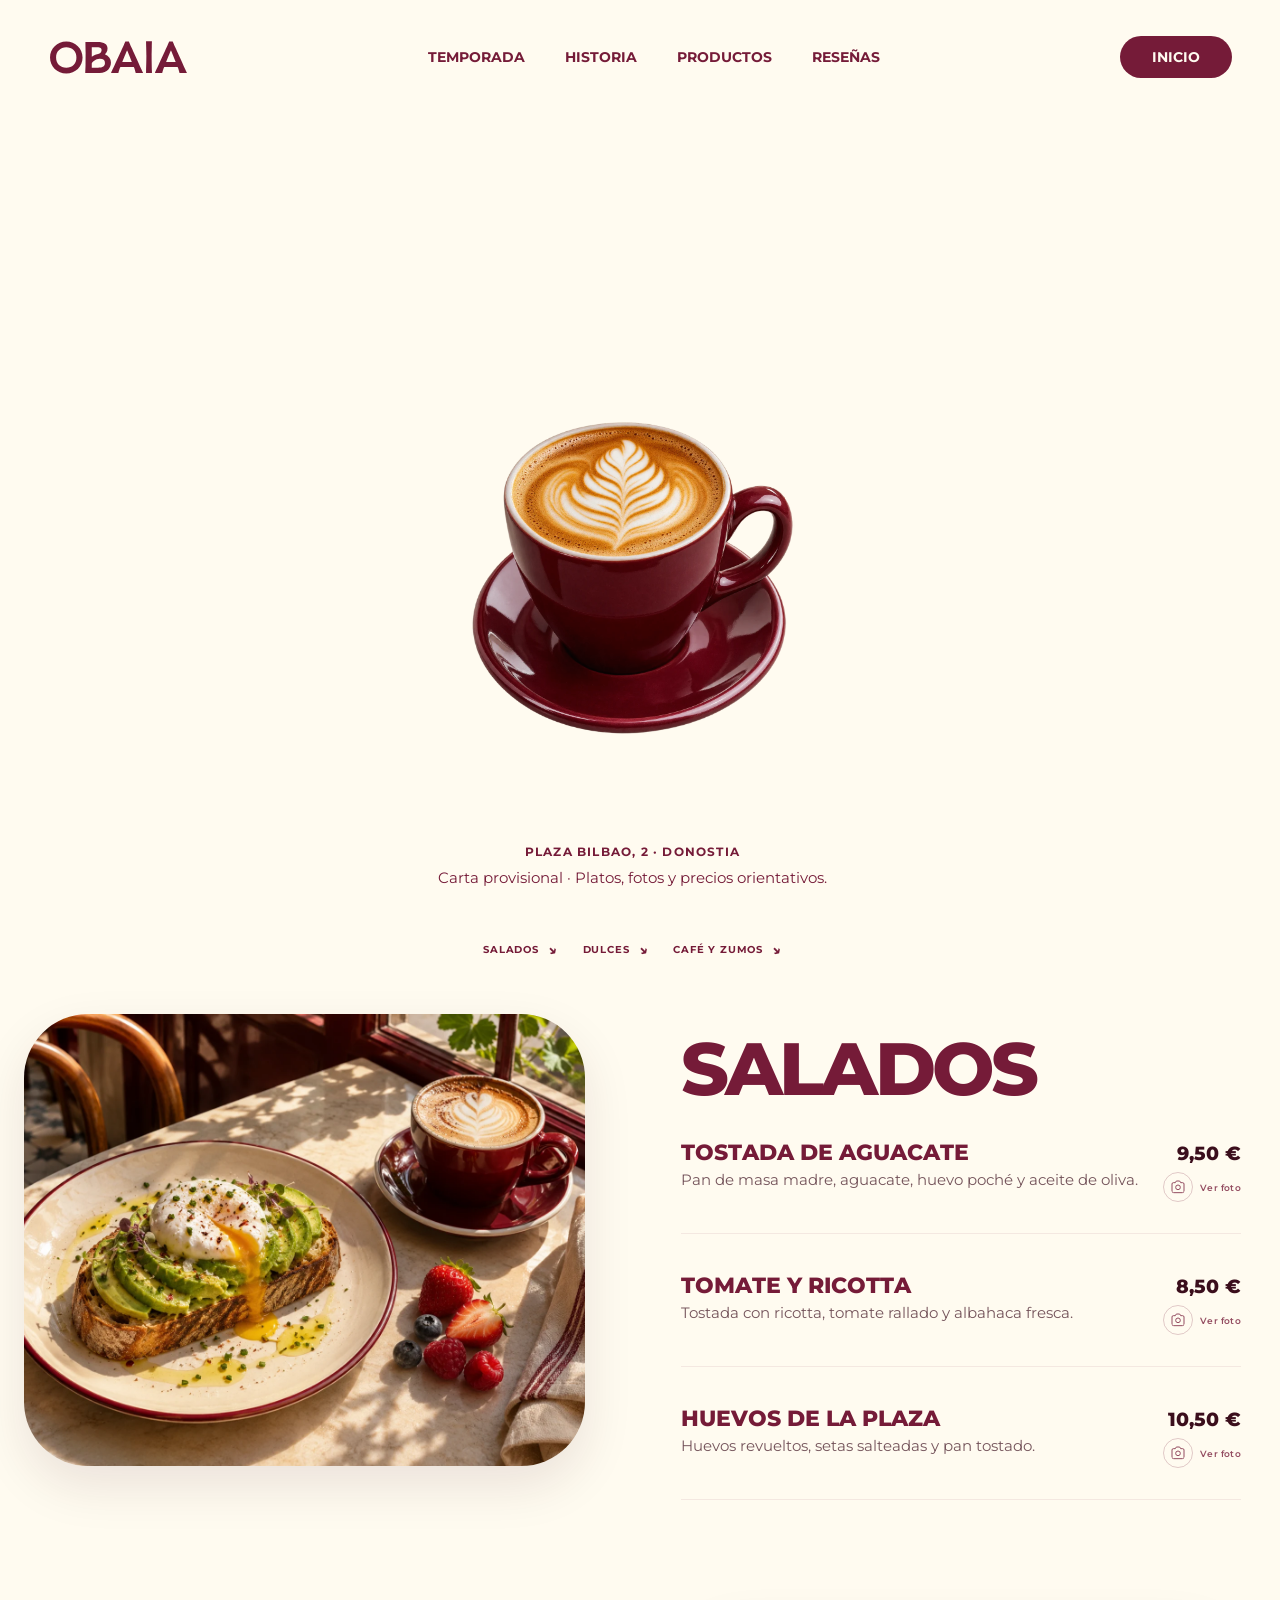
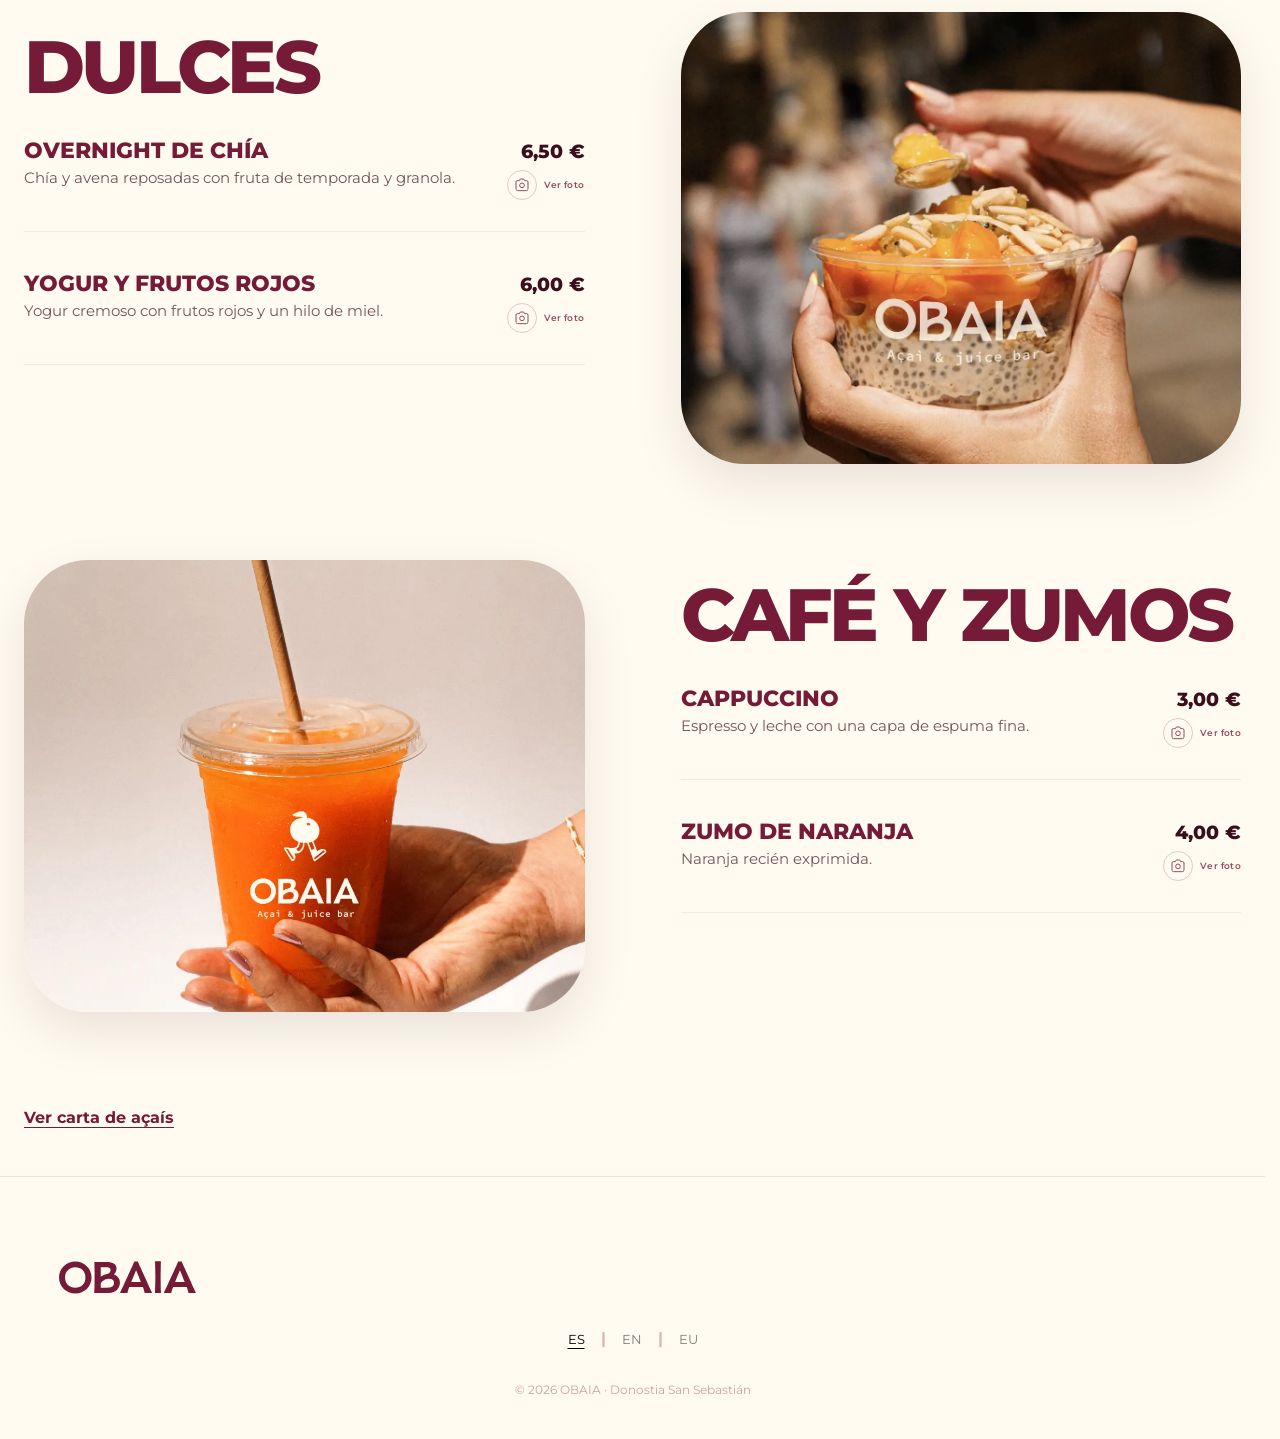
==== brunch.html @ 7667d533 "Snapshot: OBAIA versión vigente 2026-11-15 (respaldo Codex)" ====
<!DOCTYPE html>

<html class="scroll-smooth" lang="es">
<head>
<meta charset="utf-8"/>
<script src="./assets/obaia-entry.js?v=18"></script>
<link rel="preload" as="image" href="./assets/brand/logo-principal-oficial-cream.svg"/>
<meta content="width=device-width, initial-scale=1.0" name="viewport"/>
<title>OBAIA Brunch | Plaza Bilbao, Donostia</title>
<meta name="description" content="Carta provisional de OBAIA Brunch en Plaza Bilbao, Donostia. Salados, dulces y bebidas."/>
<link href="https://fonts.googleapis.com" rel="preconnect"/>
<link crossorigin="" href="https://fonts.gstatic.com" rel="preconnect"/>
<link href="https://fonts.googleapis.com/css2?family=Montserrat:ital,wght@0,400;0,500;0,600;0,700;0,800;1,400;1,500;1,600&amp;display=swap" rel="stylesheet"/>
<style>
      /* ===== VARIABLES ===== */
      :root {
        --white: #fffbf0;
        --baie: #751b38;
        --baie-dark: #3b0e1c;
        --maracuja: #f4b606;
        --pepin: #3a3705;
        --font: "Montserrat", sans-serif;
      }

      /* ===== BASE & RESET ===== */
      *,
      *::before,
      *::after {
        box-sizing: border-box;
        margin: 0;
        padding: 0;
      }
      body {
        font-family: var(--font);
        background-color: var(--white);
        color: var(--baie);
        overflow-x: hidden;
        display: flex;
        flex-direction: column;
        min-height: 100vh;
        -webkit-font-smoothing: antialiased;
      }
      a {
        text-decoration: none;
        color: inherit;
      }
      button {
        font-family: inherit;
        cursor: pointer;
        border: none;
        background: none;
      }

      /* ===== TYPOGRAPHY ===== */
      h1,
      h2,
      h3,
      h4 {
        font-weight: 800;
        text-transform: uppercase;
        line-height: 1;
      }
      .body-text {
        font-weight: 400;
        line-height: 1.6;
      }
      .translation-text {
        font-weight: 500;
        font-style: italic;
        opacity: 0.6;
        font-size: 0.85em;
      }

      .container {
        max-width: 1280px;
        margin: 0 auto;
        padding: 0 1.5rem;
        width: 100%;
      }

      /* ===== NAVBAR ===== */
      #navbar {
        position: fixed;
        width: 100%;
        z-index: 100;
        padding: 1.5rem;
        transition: padding 0.5s ease;
      }
      #navbar.scrolled {
        padding: 1rem 1.5rem;
      }
      #nav-inner {
        max-width: 1280px;
        margin: 0 auto;
        display: flex;
        justify-content: space-between;
        align-items: center;
        border-radius: 9999px;
        padding: 0.75rem 1.5rem;
        transition: 0.5s;
      }
      #nav-inner.scrolled {
        background-color: rgba(255, 251, 240, 0.95);
        backdrop-filter: blur(12px);
        box-shadow: 0 1px 8px rgba(117, 24, 56, 0.08);
        border: 1px solid rgba(117, 24, 56, 0.1);
      }
      .nav-logo {
        font-size: 1.875rem;
        font-weight: 900;
        letter-spacing: 0.2em;
        color: var(--baie);
        cursor: pointer;
      }
      .nav-links {
        display: none;
        gap: 2.5rem;
      }
      .nav-link {
        font-weight: 700;
        font-size: 0.875rem;
        transition: 0.3s;
      }
      .nav-cta {
        background-color: var(--baie);
        color: var(--white);
        padding: 0.75rem 2rem;
        border-radius: 9999px;
        font-weight: 700;
        font-size: 0.875rem;
        transition: 0.3s;
      }

      /* ===== NEW MODERN GRID DESIGN ===== */
      .menu-header {
        padding: 3rem 1.5rem 5rem;
        text-align: center;
      }

      .menu-section {
        margin-bottom: 6rem;
      }

      .section-layout {
        display: grid;
        grid-template-columns: 1fr;
        gap: 3rem;
        align-items: flex-start;
      }

      .section-visual {
        position: relative;
        width: 100%;
        aspect-ratio: 4/5;
        border-radius: 4rem;
        overflow: hidden;
        box-shadow: 0 20px 50px rgba(59, 14, 28, 0.1);
      }

      .section-visual img {
        width: 100%;
        height: 100%;
        object-fit: cover;
        transition: transform 1.2s cubic-bezier(0.16, 1, 0.3, 1);
      }

      .menu-section:hover .section-visual img {
        transform: scale(1.05);
      }

      .section-content {
        padding: 1rem 0;
      }

      .section-title {
        font-size: clamp(3rem, 8vw, 5rem);
        color: var(--baie);
        margin-bottom: 2rem;
        letter-spacing: -0.05em;
      }

      /* Item styling */
      .product-list {
        display: flex;
        flex-direction: column;
        gap: 2.5rem;
      }

      .product-item {
        display: flex;
        justify-content: space-between;
        gap: 1.5rem;
        border-bottom: 1px solid rgba(117, 24, 56, 0.08);
        padding-bottom: 1.5rem;
      }

      .product-info h3 {
        font-size: 1.4rem;
        color: var(--baie);
        margin-bottom: 0.4rem;
      }

      .product-desc {
        font-size: 0.95rem;
        color: rgba(59, 14, 28, 0.7);
        margin-bottom: 0.2rem;
      }

      .product-price {
        font-weight: 800;
        font-size: 1.2rem;
        color: var(--baie-dark);
        white-space: nowrap;
        text-align: right;
      }

      .category-note {
        background: var(--white);
        border: 2px solid var(--maracuja);
        border-radius: 1.5rem;
        padding: 0.5rem;
        margin-bottom: 2.5rem;
        text-align: center;
      }

      .subcategory-label {
        font-size: 0.8rem;
        font-weight: 800;
        letter-spacing: 0.15em;
        color: var(--maracuja);
        margin: 3rem 0 1.5rem;
        text-transform: uppercase;
        display: flex;
        align-items: center;
        gap: 1rem;
      }
      .subcategory-label::after {
        content: "";
        flex: 1;
        height: 1px;
        background: var(--maracuja);
        opacity: 0.3;
      }

      /* Responsive PC */
      @media (min-width: 992px) {
        .nav-links {
          display: flex;
        }
        .section-layout {
          grid-template-columns: 1fr 1fr;
          gap: 6rem;
        }
        /* Alternar orden visual */
        .menu-section:nth-child(even) .section-visual {
          grid-column: 2;
        }
        .menu-section:nth-child(even) .section-content {
          grid-column: 1;
          grid-row: 1;
        }
        .section-visual {
          position: sticky;
          top: 10rem;
        }
      }

      /* FOOTER */
      footer {
        background-color: var(--white);
        padding: 5rem 1.5rem 2.5rem;
        border-top: 1px solid rgba(117, 24, 56, 0.1);
      }
      .footer-inner {
        max-width: 1152px;
        margin: 0 auto;
        text-align: center;
      }
      .lang-btns {
        display: flex;
        gap: 1rem;
        justify-content: center;
        margin-bottom: 2rem;
        font-weight: 700;
      }
      .lang-btn {
        opacity: 0.5;
        transition: 0.3s;
      }
      .lang-btn.active {
        opacity: 1;
        text-decoration: underline;
        text-underline-offset: 4px;
      }
      .season-price {
        background: var(--maracuja);
        color: var(--baie-dark);
        /* 0.4rem arriba/abajo y 1.2rem izquierda/derecha */
        padding: 1rem;
        border-radius: 999px;
        font-weight: 800;
        /* Fuerza a que el texto siempre esté en una sola línea */
        white-space: nowrap;
        /* Asegura que se comporte bien como etiqueta */
        display: inline-block;
        font-size: 0.85rem; /* Opcional: un pelín más pequeño para móvil */
      }
      /* Ajuste específico para móvil */
      @media (max-width: 767px) {
        .season-price {
          padding-top: 1.5rem;
          font-weight: 900;
          font-size: 0.87rem;
        }
      }
      .capsule {
        display: inline-flex;
        align-items: center;
        justify-content: center;

        border: 1px solid currentColor;
        border-radius: 9999px;

        /* Definimos una altura fija para evitar el espacio fantasma */
        height: 1.4rem;
        padding: 0.25rem 1rem; /* Solo padding a los lados */
        margin-top: 1rem;
        font-weight: 700;
        text-transform: uppercase;
        font-size: 0.65rem;
        letter-spacing: 0.05em;
        white-space: nowrap;

        /* Forzamos que el texto no tenga espacio extra arriba/abajo */
        line-height: 0;
      }
      .nav-logo {
        font-size: 1.875rem;
        font-weight: 900;
        letter-spacing: 0.2em;
        color: var(--baie);
        cursor: pointer;
        display: flex;
        align-items: center;
        justify-content: center;
        transition: transform 0.3s ease;
        /* El tamaño del contenedor */
        width: 140px;
        height: 40px;
      }
      .nav-logo:hover {
        transform: scale(1.05);
      }
      .obaia-logo-svg {
        width: 100%;
        height: 100%;
        display: block;
        /* Quitamos cualquier fondo que pudiera tener */
        background: transparent;
      }
    </style>
<link href="./assets/obaia-motion.css?v=15" rel="stylesheet"/>

<script defer="" src="./assets/obaia-motion.js?v=18"></script>



<link href="./assets/visor-productos.css?v=4" rel="stylesheet"/>
<script defer="" src="./assets/fotos-brunch.js"></script>
<script defer="" src="./assets/visor-productos.js?v=5"></script>
<link href="./assets/obaia-viva.css?v=14" rel="stylesheet"/><script defer="True" src="./assets/obaia-viva.js?v=10"></script><link rel="stylesheet" href="./assets/plaza-bilbao.css?v=3"/>
</head>
<body>
<div class="fruit-intro" aria-hidden="true"><img class="intro-brand" src="./assets/brand/logo-principal-oficial.svg" alt=""/><output>0%</output><div class="fruit-pile"></div></div>
<div aria-hidden="true" class="obaia-wipe"><img alt="" src="./assets/brand/logo-principal-oficial-cream.svg"/></div>
<!-- NAV -->
<nav id="navbar">
<div id="nav-inner">
<a class="nav-logo" href="index.html">
<svg aria-hidden="true" class="obaia-logo-svg" viewbox="0 0 346.4 85.4" xmlns="http://www.w3.org/2000/svg">
<path d="M45.3 4.1C22.7 4.1 5 21.5 5 43.7 5 66 22.7 83.4 45.3 83.4S85.5 66 85.5 43.7c0-22.2-17.7-39.6-40.2-39.6m18 58.2c-4.5 4.5-10.9 6.9-18 6.9C30.4 69.2 20 58.7 20 43.8s10.4-25.4 25.2-25.4c7.1 0 13.5 2.4 18 6.9 4.7 4.6 7.1 11 7.1 18.5.1 7.5-2.4 13.9-7 18.5M140.7 36.2c2.3-2.1 6.6-6.3 6.6-14.4 0-11.1-8.1-16.5-24.6-16.5H92.6v1.2s.3 12.8.5 27c0 1.8-.1 27.1-.2 27.9-.3 11.1-.7 19.8-.7 19.8l-.1 1.2h35.6c19.4 0 28-13.1 28-26 .2-8.7-5.1-15.7-15-20.2m-31.2-17.6h12.6c3.3 0 6.7.3 8.7 2.4.8.8 1.3 1.9 1.6 3.2.5 2.5-.2 5.3-1.9 7.2-1.1 1.2-2.6 2.2-4.6 3.1-1.4.6-2.9 1.1-4.3 1.5-3.4 1-7.7 2.5-13.2 6.1v-.2c0-7.8-.1-22.6-.1-23.4zm14.1 50.6h-15.3V58.7c0-2.5 9.5-11.5 19.5-11.6h.5c8.8 0 12.6 3.2 12.6 10.6 0 8-5.2 11.5-17.3 11.5M256.4 38.4c0-.5.2-11.3.4-20 .1-6.7.3-12.6.3-13.2V4h-14.5v1.2c0 .6.2 6.4.3 13 .2 8.8.5 19.7.5 20.2 0 14.7-.5 30.7-.7 38.3-.1 2.4-.1 4-.1 4.5v1.2h14.6v-1.2c0-.5 0-2.1-.1-4.6-.2-7.6-.7-23.6-.7-38.2M234.7 80.7c-.2-.5-18.7-40.7-27.8-60.9-3.5-7.7-6-13.5-6.6-15l-.3-.7h-8.6l-.3.7c-.6 1.5-3.2 7.3-6.6 15-9 20.2-27.6 60.5-27.8 60.9l-.8 1.7h18.3l.2-.9c0-.1 2.3-8.1 3.5-11.5.2-.4.4-.9.6-1.2.4-.8 1-1.1 1.3-1.1h31.8c.3 0 .9.3 1.3 1.1.1.3.3.7.6 1.3 1.1 3.3 3.4 11.3 3.4 11.4l.2.9h18.3zm-27.4-25.6H184c.6-2.5 6.3-16.1 11.5-28.2.1-.2.2-.3.2-.5.1.1.1.3.2.4 5.2 12.2 10.8 25.7 11.4 28.3M343.2 80.7c-.2-.5-18.7-40.7-27.8-60.9-3.5-7.7-6-13.5-6.6-15l-.3-.7h-8.6l-.3.7c-.6 1.5-3.2 7.3-6.6 15-9 20.2-27.6 60.5-27.8 60.9l-.8 1.7h18.3l.2-.9c0-.1 2.3-8.1 3.5-11.5.2-.4.4-.9.6-1.2.4-.8 1-1.1 1.3-1.1H320c.3 0 .9.3 1.3 1.1.1.3.3.7.6 1.3 1.1 3.3 3.4 11.3 3.4 11.4l.2.9h18.3zm-27.4-25.6h-23.3c.6-2.5 6.3-16.1 11.5-28.2.1-.2.2-.3.2-.5.1.1.1.3.2.4 5.1 12.2 10.7 25.7 11.4 28.3" fill="currentColor"></path></svg></a>
<div class="nav-links">
<a class="nav-link" data-i18n="nav_temporada" href="index.html#temporada">TEMPORADA</a>
<a class="nav-link" data-i18n="nav_historia" href="index.html#historia">HISTORIA</a>
<a class="nav-link" data-i18n="nav_productos" href="index.html#productos">PRODUCTOS</a>
<a class="nav-link" data-i18n="nav_resenas" href="index.html#resenas">RESEÑAS</a>
</div>
<a class="nav-cta" data-i18n="btn_home" href="index.html">INICIO</a>
</div>
</nav>
<section aria-labelledby="carta-titulo" class="ab menu-juice-hero brunch-cup-hero" data-stage="menu" id="carta-inicio">
<div class="ab-stage">
<h1 aria-label="OBAIA Brunch" class="ab-title" id="carta-titulo">
<span class="ab-line" data-ab-split="" data-menu-line="0">OBAIA</span>
<span class="ab-line"><span data-ab-split="" data-menu-line="1">BRUNCH</span></span>
</h1>
<div class="ab-bowl" data-ab-bowl=""><img alt="Cappuccino" fetchpriority="high" height="1050" src="./assets/productos/brunch-cup.webp" width="1050"/></div>
</div>
</section>
<header class="brunch-heading container"><p>Plaza Bilbao, 2 · Donostia</p><p class="preview-note" data-i18n="provisional">Carta provisional · Platos, fotos y precios orientativos.</p></header>
<nav class="menu-category-nav container" aria-label="OBAIA Brunch"><a data-i18n="br_salados" href="#salados">Salados</a><a data-i18n="br_dulces" href="#dulces">Dulces</a><a data-i18n="br_bebidas" href="#bebidas">Café y zumos</a></nav>
<main class="container brunch-menu"><section class="menu-section" id="salados"><div class="section-layout"><div class="section-visual"><img alt="" loading="lazy" src="./img/brunch-plaza-bilbao.webp"/></div><div class="section-content"><h2 class="section-title" data-i18n="br_salados">Salados</h2><div class="product-list"><article class="product-item"><div class="product-info"><h3><label for="photo-tosta"><span class="photo-product-name" data-i18n="salados0">Tostada de aguacate</span></label></h3><p class="product-desc" data-i18n="salados0_desc">Pan de masa madre, aguacate, huevo poché y aceite de oliva.</p></div><div class="product-actions"><span class="product-price">9,50 €</span><button aria-controls="product-photo-dialog" aria-haspopup="dialog" class="product-photo-trigger" data-product-photo="tosta" type="button" id="photo-tosta"><span aria-hidden="true" class="product-photo-cue"><span class="product-photo-face"><svg aria-hidden="true" fill="none" stroke="currentColor" stroke-width="1.5" viewbox="0 0 24 24"><path d="M8 5.5 9.5 3h5L16 5.5h3A2 2 0 0 1 21 7.5v11a2 2 0 0 1-2 2H5a2 2 0 0 1-2-2v-11a2 2 0 0 1 2-2Z"></path><circle cx="12" cy="12.5" r="3.5"></circle></svg><span class="product-photo-label">Ver foto</span></span></span></button></div></article>
<article class="product-item"><div class="product-info"><h3><label for="photo-ricotta"><span class="photo-product-name" data-i18n="salados1">Tomate y ricotta</span></label></h3><p class="product-desc" data-i18n="salados1_desc">Tostada con ricotta, tomate rallado y albahaca fresca.</p></div><div class="product-actions"><span class="product-price">8,50 €</span><button aria-controls="product-photo-dialog" aria-haspopup="dialog" class="product-photo-trigger" data-product-photo="ricotta" type="button" id="photo-ricotta"><span aria-hidden="true" class="product-photo-cue"><span class="product-photo-face"><svg aria-hidden="true" fill="none" stroke="currentColor" stroke-width="1.5" viewbox="0 0 24 24"><path d="M8 5.5 9.5 3h5L16 5.5h3A2 2 0 0 1 21 7.5v11a2 2 0 0 1-2 2H5a2 2 0 0 1-2-2v-11a2 2 0 0 1 2-2Z"></path><circle cx="12" cy="12.5" r="3.5"></circle></svg><span class="product-photo-label">Ver foto</span></span></span></button></div></article>
<article class="product-item"><div class="product-info"><h3><label for="photo-eggs"><span class="photo-product-name" data-i18n="salados2">Huevos de la plaza</span></label></h3><p class="product-desc" data-i18n="salados2_desc">Huevos revueltos, setas salteadas y pan tostado.</p></div><div class="product-actions"><span class="product-price">10,50 €</span><button aria-controls="product-photo-dialog" aria-haspopup="dialog" class="product-photo-trigger" data-product-photo="eggs" type="button" id="photo-eggs"><span aria-hidden="true" class="product-photo-cue"><span class="product-photo-face"><svg aria-hidden="true" fill="none" stroke="currentColor" stroke-width="1.5" viewbox="0 0 24 24"><path d="M8 5.5 9.5 3h5L16 5.5h3A2 2 0 0 1 21 7.5v11a2 2 0 0 1-2 2H5a2 2 0 0 1-2-2v-11a2 2 0 0 1 2-2Z"></path><circle cx="12" cy="12.5" r="3.5"></circle></svg><span class="product-photo-label">Ver foto</span></span></span></button></div></article>
</div></div></div></section>
<section class="menu-section" id="dulces"><div class="section-layout"><div class="section-visual"><img alt="" loading="lazy" src="./img/overnight_chia.webp"/></div><div class="section-content"><h2 class="section-title" data-i18n="br_dulces">Dulces</h2><div class="product-list"><article class="product-item"><div class="product-info"><h3><label for="photo-chia"><span class="photo-product-name" data-i18n="dulces0">Overnight de chía</span></label></h3><p class="product-desc" data-i18n="dulces0_desc">Chía y avena reposadas con fruta de temporada y granola.</p></div><div class="product-actions"><span class="product-price">6,50 €</span><button aria-controls="product-photo-dialog" aria-haspopup="dialog" class="product-photo-trigger" data-product-photo="chia" type="button" id="photo-chia"><span aria-hidden="true" class="product-photo-cue"><span class="product-photo-face"><svg aria-hidden="true" fill="none" stroke="currentColor" stroke-width="1.5" viewbox="0 0 24 24"><path d="M8 5.5 9.5 3h5L16 5.5h3A2 2 0 0 1 21 7.5v11a2 2 0 0 1-2 2H5a2 2 0 0 1-2-2v-11a2 2 0 0 1 2-2Z"></path><circle cx="12" cy="12.5" r="3.5"></circle></svg><span class="product-photo-label">Ver foto</span></span></span></button></div></article>
<article class="product-item"><div class="product-info"><h3><label for="photo-yogur"><span class="photo-product-name" data-i18n="dulces1">Yogur y frutos rojos</span></label></h3><p class="product-desc" data-i18n="dulces1_desc">Yogur cremoso con frutos rojos y un hilo de miel.</p></div><div class="product-actions"><span class="product-price">6,00 €</span><button aria-controls="product-photo-dialog" aria-haspopup="dialog" class="product-photo-trigger" data-product-photo="yogur" type="button" id="photo-yogur"><span aria-hidden="true" class="product-photo-cue"><span class="product-photo-face"><svg aria-hidden="true" fill="none" stroke="currentColor" stroke-width="1.5" viewbox="0 0 24 24"><path d="M8 5.5 9.5 3h5L16 5.5h3A2 2 0 0 1 21 7.5v11a2 2 0 0 1-2 2H5a2 2 0 0 1-2-2v-11a2 2 0 0 1 2-2Z"></path><circle cx="12" cy="12.5" r="3.5"></circle></svg><span class="product-photo-label">Ver foto</span></span></span></button></div></article>
</div></div></div></section>
<section class="menu-section" id="bebidas"><div class="section-layout"><div class="section-visual"><img alt="" loading="lazy" src="./img/obaia_zumo_natural.webp"/></div><div class="section-content"><h2 class="section-title" data-i18n="br_bebidas">Café y zumos</h2><div class="product-list"><article class="product-item"><div class="product-info"><h3><label for="photo-cup"><span class="photo-product-name" data-i18n="bebidas0">Cappuccino</span></label></h3><p class="product-desc" data-i18n="bebidas0_desc">Espresso y leche con una capa de espuma fina.</p></div><div class="product-actions"><span class="product-price">3,00 €</span><button aria-controls="product-photo-dialog" aria-haspopup="dialog" class="product-photo-trigger" data-product-photo="cup" type="button" id="photo-cup"><span aria-hidden="true" class="product-photo-cue"><span class="product-photo-face"><svg aria-hidden="true" fill="none" stroke="currentColor" stroke-width="1.5" viewbox="0 0 24 24"><path d="M8 5.5 9.5 3h5L16 5.5h3A2 2 0 0 1 21 7.5v11a2 2 0 0 1-2 2H5a2 2 0 0 1-2-2v-11a2 2 0 0 1 2-2Z"></path><circle cx="12" cy="12.5" r="3.5"></circle></svg><span class="product-photo-label">Ver foto</span></span></span></button></div></article>
<article class="product-item"><div class="product-info"><h3><label for="photo-zumo"><span class="photo-product-name" data-i18n="bebidas1">Zumo de naranja</span></label></h3><p class="product-desc" data-i18n="bebidas1_desc">Naranja recién exprimida.</p></div><div class="product-actions"><span class="product-price">4,00 €</span><button aria-controls="product-photo-dialog" aria-haspopup="dialog" class="product-photo-trigger" data-product-photo="zumo" type="button" id="photo-zumo"><span aria-hidden="true" class="product-photo-cue"><span class="product-photo-face"><svg aria-hidden="true" fill="none" stroke="currentColor" stroke-width="1.5" viewbox="0 0 24 24"><path d="M8 5.5 9.5 3h5L16 5.5h3A2 2 0 0 1 21 7.5v11a2 2 0 0 1-2 2H5a2 2 0 0 1-2-2v-11a2 2 0 0 1 2-2Z"></path><circle cx="12" cy="12.5" r="3.5"></circle></svg><span class="product-photo-label">Ver foto</span></span></span></button></div></article>
</div></div></div></section>
<a class="bilbao-link" href="carta.html" data-i18n="other_menu">Ver carta de açaís</a></main>
<!-- FOOTER -->
<footer>
<div class="footer-inner">
<div class="nav-logo" style="margin-bottom: 2rem">
<svg aria-hidden="true" class="obaia-logo-svg" viewbox="0 0 346.4 85.4" xmlns="http://www.w3.org/2000/svg">
<path d="M45.3 4.1C22.7 4.1 5 21.5 5 43.7 5 66 22.7 83.4 45.3 83.4S85.5 66 85.5 43.7c0-22.2-17.7-39.6-40.2-39.6m18 58.2c-4.5 4.5-10.9 6.9-18 6.9C30.4 69.2 20 58.7 20 43.8s10.4-25.4 25.2-25.4c7.1 0 13.5 2.4 18 6.9 4.7 4.6 7.1 11 7.1 18.5.1 7.5-2.4 13.9-7 18.5M140.7 36.2c2.3-2.1 6.6-6.3 6.6-14.4 0-11.1-8.1-16.5-24.6-16.5H92.6v1.2s.3 12.8.5 27c0 1.8-.1 27.1-.2 27.9-.3 11.1-.7 19.8-.7 19.8l-.1 1.2h35.6c19.4 0 28-13.1 28-26 .2-8.7-5.1-15.7-15-20.2m-31.2-17.6h12.6c3.3 0 6.7.3 8.7 2.4.8.8 1.3 1.9 1.6 3.2.5 2.5-.2 5.3-1.9 7.2-1.1 1.2-2.6 2.2-4.6 3.1-1.4.6-2.9 1.1-4.3 1.5-3.4 1-7.7 2.5-13.2 6.1v-.2c0-7.8-.1-22.6-.1-23.4zm14.1 50.6h-15.3V58.7c0-2.5 9.5-11.5 19.5-11.6h.5c8.8 0 12.6 3.2 12.6 10.6 0 8-5.2 11.5-17.3 11.5M256.4 38.4c0-.5.2-11.3.4-20 .1-6.7.3-12.6.3-13.2V4h-14.5v1.2c0 .6.2 6.4.3 13 .2 8.8.5 19.7.5 20.2 0 14.7-.5 30.7-.7 38.3-.1 2.4-.1 4-.1 4.5v1.2h14.6v-1.2c0-.5 0-2.1-.1-4.6-.2-7.6-.7-23.6-.7-38.2M234.7 80.7c-.2-.5-18.7-40.7-27.8-60.9-3.5-7.7-6-13.5-6.6-15l-.3-.7h-8.6l-.3.7c-.6 1.5-3.2 7.3-6.6 15-9 20.2-27.6 60.5-27.8 60.9l-.8 1.7h18.3l.2-.9c0-.1 2.3-8.1 3.5-11.5.2-.4.4-.9.6-1.2.4-.8 1-1.1 1.3-1.1h31.8c.3 0 .9.3 1.3 1.1.1.3.3.7.6 1.3 1.1 3.3 3.4 11.3 3.4 11.4l.2.9h18.3zm-27.4-25.6H184c.6-2.5 6.3-16.1 11.5-28.2.1-.2.2-.3.2-.5.1.1.1.3.2.4 5.2 12.2 10.8 25.7 11.4 28.3M343.2 80.7c-.2-.5-18.7-40.7-27.8-60.9-3.5-7.7-6-13.5-6.6-15l-.3-.7h-8.6l-.3.7c-.6 1.5-3.2 7.3-6.6 15-9 20.2-27.6 60.5-27.8 60.9l-.8 1.7h18.3l.2-.9c0-.1 2.3-8.1 3.5-11.5.2-.4.4-.9.6-1.2.4-.8 1-1.1 1.3-1.1H320c.3 0 .9.3 1.3 1.1.1.3.3.7.6 1.3 1.1 3.3 3.4 11.3 3.4 11.4l.2.9h18.3zm-27.4-25.6h-23.3c.6-2.5 6.3-16.1 11.5-28.2.1-.2.2-.3.2-.5.1.1.1.3.2.4 5.1 12.2 10.7 25.7 11.4 28.3" fill="currentColor"></path>
</svg>
</div>
<div class="lang-btns">
<button class="lang-btn" id="btn-es" onclick="changeLanguage('es')">
            ES
          </button>
<span style="opacity: 0.3">|</span>
<button class="lang-btn" id="btn-en" onclick="changeLanguage('en')">
            EN
          </button>
<span style="opacity: 0.3">|</span>
<button class="lang-btn" id="btn-eu" onclick="changeLanguage('eu')">
            EU
          </button>
</div>
<p class="body-text" style="opacity: 0.4; font-size: 0.75rem">
          © 2026 OBAIA · Donostia San Sebastián
        </p>
</div>
</footer>
<script>
      const translations = {
        es: {
          provisional: "Carta provisional · Platos, fotos y precios orientativos.",
          other_menu: "Ver carta de açaís",
          br_salados: "Salados",
          salados0: "Tostada de aguacate",
          salados0_desc: "Pan de masa madre, aguacate, huevo poché y aceite de oliva.",
          salados1: "Tomate y ricotta",
          salados1_desc: "Tostada con ricotta, tomate rallado y albahaca fresca.",
          salados2: "Huevos de la plaza",
          salados2_desc: "Huevos revueltos, setas salteadas y pan tostado.",
          br_dulces: "Dulces",
          dulces0: "Overnight de chía",
          dulces0_desc: "Chía y avena reposadas con fruta de temporada y granola.",
          dulces1: "Yogur y frutos rojos",
          dulces1_desc: "Yogur cremoso con frutos rojos y un hilo de miel.",
          br_bebidas: "Café y zumos",
          bebidas0: "Cappuccino",
          bebidas0_desc: "Espresso y leche con una capa de espuma fina.",
          bebidas1: "Zumo de naranja",
          bebidas1_desc: "Naranja recién exprimida.",

          pb_title: "Brunch en Plaza Bilbao",
          pb_intro: "Açaí, brunch, café y menú del día en el centro de Donostia.",
          pb_link: "Descubrir Plaza Bilbao",
          pb_pending: "La carta ampliada estará disponible aquí.",
          pb_map: "Cómo llegar",

          nav_historia: "HISTORIA",
          nav_productos: "PRODUCTOS",
          nav_resenas: "RESEÑAS",
          btn_home: "INICIO",
          menu_title: "Nuestra Carta",
          menu_tagline: "Açaí & Juicy Bar",
          cat_bowls: "Açaí Bowls",
          cat_smoothies: "Smoothies",
          cat_juices: "Zumos",
          bowl_note_title: "Toppings y salsa a tu gusto",
          bowl_note_title2: "Batidos funcionales y 100% naturales.",
          bowl_note_title3: "100% COLD PRESSED · SIN AZÚCAR · SIN AGUA",
          item_acai_mango: "Açaí Mango",
          desc_acai_mango:
            "Plátano, Granola, Mango Chia pudding, Mango fruta, Piña.",
          item_acai_berries: "Açaí Berries",
          desc_acai_berries:
            "Plátano, Granola, Arándanos, Fresa, Salsa de frambuesa.",
          item_obaia_acai: "Obaia Açaí",
          desc_obaia_acai: "Plátano, Granola, Kiwi, Piña, Fresa.",
          item_ensalada: "Ensalada de Frutas",
          desc_ensalada: "Fruta de temporada cortada al momento.",
          overnight_oat: "Opción Overnight Oat con Chía disponible",
          sub_classic: "Clásicos",
          sub_signature: "Signature",
          sub_natural: "Naturales",
          sub_super: "Super Zumos",
          extras_title: "Potencia tu pedido (extra)",
        },
        en: {
          provisional: "Preview menu · Dishes, photos and prices are illustrative.",
          other_menu: "View the açaí menu",
          br_salados: "Savoury",
          salados0: "Avocado toast",
          salados0_desc: "Sourdough, avocado, poached egg and olive oil.",
          salados1: "Tomato & ricotta",
          salados1_desc: "Toast with ricotta, grated tomato and fresh basil.",
          salados2: "Plaza eggs",
          salados2_desc: "Scrambled eggs, sautéed mushrooms and toast.",
          br_dulces: "Sweet",
          dulces0: "Overnight chia",
          dulces0_desc: "Overnight chia and oats with seasonal fruit and granola.",
          dulces1: "Yoghurt & berries",
          dulces1_desc: "Creamy yoghurt with berries and a drizzle of honey.",
          br_bebidas: "Coffee & juice",
          bebidas0: "Cappuccino",
          bebidas0_desc: "Espresso and milk with a fine layer of foam.",
          bebidas1: "Orange juice",
          bebidas1_desc: "Freshly squeezed orange juice.",

          pb_title: "Brunch at Plaza Bilbao",
          pb_intro: "Açaí, brunch, coffee and a daily menu in central San Sebastián.",
          pb_link: "Explore Plaza Bilbao",
          pb_pending: "The full menu will be available here.",
          pb_map: "Get directions",

          nav_historia: "HISTORY",
          nav_temporada: "SEASONAL",
          nav_productos: "PRODUCTS",
          nav_resenas: "REVIEWS",
          btn_home: "HOME",
          menu_title: "Our Menu",
          menu_tagline: "Açaí & Juicy Bar",
          cat_bowls: "AçaíBowls",
          cat_smoothies: "Smoothies",
          cat_juices: "Juices",
          bowl_note_title: "Toppings and sauce of your choice",
          bowl_note_title2: "Functional bowls and 100% natural",
          bowl_note_title3: "100% COLD PRESSED · NO SUGAR · NO WATER",
          item_acai_mango: "Açaí Mango",
          desc_acai_mango:
            "Banana, Granola, Mango Chia pudding, Mango fruit, Pineapple.",
          item_acai_berries: "Açaí Berries",
          desc_acai_berries:
            "Banana, Granola, Blueberries, Strawberry, Raspberry sauce.",
          item_obaia_acai: "Obaia Açaí",
          desc_obaia_acai: "Banana, Granola, Kiwi, Pineapple, Strawberry.",
          item_ensalada: "Fruit Salad",
          desc_ensalada: "Freshly cut seasonal fruit.",
          overnight_oat: "Overnight Oat with Chia option available",
          sub_classic: "Classic",
          sub_signature: "Signature",
          sub_natural: "Natural",
          sub_super: "Super Juices",
          extras_title: "Boost your order (extra)",
        },
        eu: {
          provisional: "Behin-behineko karta · Platerak, argazkiak eta prezioak orientagarriak dira.",
          other_menu: "Ikusi açaí-karta",
          br_salados: "Gaziak",
          salados0: "Ahuakate-tosta",
          salados0_desc: "Ore amako ogia, ahuakatea, arrautza potxatua eta oliba-olioa.",
          salados1: "Tomatea eta ricotta",
          salados1_desc: "Ogi txigortua ricottarekin, tomate birrinduarekin eta albahaka freskoarekin.",
          salados2: "Plazako arrautzak",
          salados2_desc: "Arrautza nahasiak, perretxiko salteatuak eta ogi txigortua.",
          br_dulces: "Gozoak",
          dulces0: "Chia gosaria",
          dulces0_desc: "Chia eta oloa, gau osoan beratuak, sasoiko frutarekin eta granolarekin.",
          dulces1: "Jogurta eta fruitu gorriak",
          dulces1_desc: "Jogurt krematsua fruitu gorriekin eta ezti apur batekin.",
          br_bebidas: "Kafea eta zukuak",
          bebidas0: "Kaputxinoa",
          bebidas0_desc: "Espressoa eta esnea, apar geruza fin batekin.",
          bebidas1: "Laranja-zukua",
          bebidas1_desc: "Laranja-zuku egin berria.",

          pb_title: "Bruncha Bilbo plazan",
          pb_intro: "Açaía, bruncha, kafea eta eguneko menua Donostiako erdigunean.",
          pb_link: "Ezagutu Bilbo plazako lokala",
          pb_pending: "Karta zabaldua hemen egongo da eskuragarri.",
          pb_map: "Nola iritsi",

          nav_historia: "HISTORIA",
          nav_temporada: "GARAIKOAK",
          nav_productos: "PRODUKTUAK",
          nav_resenas: "IRITZIAK",
          btn_home: "HASIERA",
          menu_title: "Gure Karta",
          menu_tagline: "Açaí & Juicy Bar",
          cat_bowls: "Açaí Bowl-ak",
          cat_smoothies: "Smoothie-ak",
          cat_juices: "Zukuak",
          bowl_note_title: "Toppingak eta saltsa zure gustura",
          bowl_note_title2: "Irabiaki funtzionalak eta %100 naturalak.",
          bowl_note_title3:
            "100% HOTZEAN PRETSATUA · AZUKRERIK GABE · URIK GABE",
          item_acai_mango: "Açaí Mangoa",
          desc_acai_mango:
            "Platanoa, Granola, Mango Chia puddinga, Mango fruta, Piña.",
          item_acai_berries: "Açaí Berries",
          desc_acai_berries:
            "Platanoa, Granola, Arandanoak, Marrubia, Mugurdi saltsa.",
          item_obaia_acai: "Obaia Açaí",
          desc_obaia_acai: "Platanoa, Granola, Kiwia, Piña, Marrubia.",
          item_ensalada: "Fruta Entsalada",
          desc_ensalada: "Garaiko fruta freskoa.",
          overnight_oat: "Overnight Oat Chia-rekin aukera eskuragarri",
          sub_classic: "Klasikoak",
          sub_signature: "Signature",
          sub_natural: "Naturalak",
          sub_super: "Super Zukuak",
          extras_title: "Indartu zure eskaera (extra)",
        },
      };

      function changeLanguage(lang) {
        localStorage.setItem("obaia_lang", lang);
        document.documentElement.lang = lang;
        document.querySelectorAll("[data-i18n]").forEach((el) => {
          const key = el.getAttribute("data-i18n");
          if (translations[lang][key]) el.textContent = translations[lang][key];
        });
        document.querySelectorAll(".lang-btn").forEach((btn) => {
          btn.classList.toggle("active", btn.id === `btn-${lang}`);
        });
      }

      document.addEventListener("DOMContentLoaded", () => {
        const savedLang = localStorage.getItem("obaia_lang") || "es";
        changeLanguage(savedLang);

        const navbar = document.getElementById("navbar");
        const navInner = document.getElementById("nav-inner");
        window.addEventListener(
          "scroll",
          () => {
            if (window.scrollY > 50) {
              navbar.classList.add("scrolled");
              navInner.classList.add("scrolled");
            } else {
              navbar.classList.remove("scrolled");
              navInner.classList.remove("scrolled");
            }
          },
          { passive: true },
        );
      });
    </script>


<dialog aria-describedby="photo-product-description" aria-labelledby="photo-product-title" class="product-photo-dialog" id="product-photo-dialog">
<article class="product-photo-card">
<button aria-label="Cerrar foto" class="product-photo-close" data-photo-close="" type="button"><svg aria-hidden="true" fill="none" stroke="currentColor" stroke-width="1.5" viewbox="0 0 24 24"><path d="m6 6 12 12M18 6 6 18"></path></svg></button>
<div class="product-photo-media">
<div aria-hidden="true" class="product-photo-loading"><img alt="" height="80" src="./assets/brand/mascota-oficial.svg" width="64"/></div>
<img alt="" data-photo-image="" decoding="async" height="1024" width="1536"/>
<p class="product-photo-error" data-photo-error="" role="status">No se ha podido cargar la foto.</p>
</div>
<div class="product-photo-copy">
<p class="product-photo-category" data-photo-category=""></p>
<h2 class="product-photo-title" data-photo-title="" id="photo-product-title"></h2>
<p class="product-photo-description" data-photo-description="" id="photo-product-description"></p>
<p class="product-photo-note" data-photo-note="">Sugerencia de presentación.</p>
</div>
</article>
</dialog>
</body>
</html>
---- assets/obaia-motion.css ----
/* Motion layer for the original OBAIA site. Layout and content stay in its HTML. */
:root { --obaia-ease: cubic-bezier(.16,1,.3,1); }
html { scroll-padding-top: 105px; }

/* The stage follows its content; the scroll distance is measured in JS. */
.ab { color: var(--baie); position: relative; isolation: isolate; }
.ab-stage {
  position: sticky; top: 0; display: flex; flex-direction: column;
  align-items: center; padding: clamp(100px,14svh,132px) 16px 24px;
  overflow: clip; pointer-events: none;
}
.ab-title {
  --ab-title: clamp(64px,min(23vw,20svh),174px);
  font-family: var(--font); font-size: var(--ab-title); font-weight: 800;
  line-height: .92; text-transform: uppercase; text-align: center;
  letter-spacing: -.045em; position: relative; z-index: 1;
}
.ab-line { display: block; position: relative; width: fit-content; margin-inline: auto; white-space: nowrap; }
.ab-ch { display: inline-block; }
.ab-mini {
  position: absolute; right: 0; bottom: -1.65em; font-size: 11px;
  font-weight: 600; letter-spacing: .08em; line-height: 1; text-transform: lowercase;
}
.ab-bowl {
  position: relative; z-index: 2; flex: none;
  width: min(76svh,96vw,740px); aspect-ratio: 3 / 2;
  margin-top: calc(var(--ab-title,100px) * -.18); will-change: transform;
}
.ab-bowl img { display: block; width: 100%; height: auto; object-fit: contain; }
.ab.ab-js .ab-ch { opacity: 0; transform: translateY(.4em) rotate(3deg); }
.ab.ab-js .ab-bowl img { opacity: 0; transform: translateY(36px) scale(.96); }
.ab.ab-js.ab-in .ab-ch {
  opacity: 1; transform: none;
  transition: transform 1s var(--obaia-ease),opacity .8s ease;
  transition-delay: calc(var(--i) * 45ms);
}
.ab.ab-js.ab-in .ab-bowl img {
  opacity: 1; transform: none;
  transition: transform 1.2s var(--obaia-ease) .22s,opacity .9s ease .22s;
}
#acai-bowl + .temporada {
  position: relative; z-index: 3; padding-top: clamp(28px,4vw,56px);
}

/* Original sections keep their rhythm, with staggered entrances. */
.motion-reveal {
  opacity: 1; transform: none;
  transition: opacity .85s ease,transform 1.1s var(--obaia-ease);
}
.motion-ready .motion-reveal:not(.motion-seen) { opacity: 0; transform: translateY(32px); }
.motion-ready .motion-reveal { transition-delay: var(--motion-delay,0ms); }
.motion-heading { transition: clip-path 1.15s var(--obaia-ease),transform 1.15s var(--obaia-ease); }
.motion-ready .motion-heading:not(.motion-seen) { clip-path: inset(0 0 100% 0); transform: translateY(22px); }
.motion-ready .motion-heading.motion-seen { clip-path: inset(-15% -2% -15% -2%); transform: none; }
.productos-divider,.historia-divider { transform-origin: left; transition: transform 1s var(--obaia-ease) .2s; }
.fade-up:not(.is-visible) .productos-divider,.fade-up:not(.is-visible) .historia-divider { transform: scaleX(0); }
.season-img-wrap,.producto-img-wrap { transition: transform .8s var(--obaia-ease); }
.season-img-wrap img { transition: transform 1.2s var(--obaia-ease); }
.season-card:hover .season-img-wrap img { transform: scale(1.045); }
.season-slider { overscroll-behavior-x: contain; }
.season-slider.is-draggable { cursor: grab; }
.season-slider.is-dragging { cursor: grabbing; scroll-snap-type: none; user-select: none; }
.season-slider img { -webkit-user-drag: none; }
.nav-link { position: relative; }
.nav-link::after {
  content: ''; position: absolute; height: 1px; left: 0; right: 0; bottom: -6px;
  background: currentColor; transform: scaleX(0); transform-origin: right;
  transition: transform .45s var(--obaia-ease);
}
.nav-link:hover::after,.nav-link:focus-visible::after { transform: scaleX(1); transform-origin: left; }
.nav-cta { transition: transform .4s var(--obaia-ease),background-color .3s ease; }
.nav-cta:hover { transform: translateY(-3px); }

/* A brief branded curtain links the home page and the menu. */
.obaia-wipe {
  position: fixed; inset: 0; z-index: 10000; display: grid; place-items: center;
  background: var(--baie,#751b38); transform: translate3d(0,101%,0);
  pointer-events: none; visibility: hidden;
  /* Reset offscreen instantly once the completed curtain is hidden. */
}
.obaia-wipe img { width: min(40vw,220px); height: auto; }
.obaia-leaving .obaia-wipe {
  visibility: visible; transform: translate3d(0,0,0); transition: transform .46s cubic-bezier(.45,0,.36,1);
}
.obaia-arriving .obaia-wipe {
  visibility: visible; transform: translate3d(0,0,0);
}
.obaia-arriving.wipe-ready .obaia-wipe {
  animation: obaia-wipe-away .65s cubic-bezier(.45,0,.28,1) both;
}
@keyframes obaia-wipe-away { from {transform:translate3d(0,0,0)} to {transform:translate3d(0,-101%,0)} }

@font-face {
  font-family: 'OBAIA Intro'; src: url('./brand/Montserrat-Regular.ttf') format('truetype'); font-display: swap;
}
.fruit-intro { display: none; }
@media (prefers-reduced-motion: no-preference) {
  .home-intro-enabled .fruit-intro {
    position: fixed; inset: 0; z-index: 10001; display: grid; place-items: center;
    overflow: hidden; background: var(--white,#fffbf0); color: var(--baie,#751b38);
    animation: intro-failsafe 0s 6s forwards;
  }
}
@keyframes intro-failsafe { to { visibility: hidden; } }
.fruit-intro output { font: 400 clamp(66px,9vw,154px)/1 'OBAIA Intro',Montserrat,sans-serif; letter-spacing: -.075em; font-variant-numeric: tabular-nums; }
.intro-brand { position:absolute; top:7%; left:50%; transform:translateX(-50%); width:clamp(85px,9vw,144px); }
.fruit-pile { position:absolute; inset:0; overflow:hidden; }
.fruit-pile > img { position:absolute; height:auto; aspect-ratio:162 / 191; }
.fruit-intro::after { content:''; position:absolute; inset:0; background:var(--baie); transform:translateY(101%); transition:transform .45s cubic-bezier(.45,0,.35,1); }
.fruit-intro.covered::after { transform:none; }
.fruit-intro.uncover { transform:translateY(-101%); transition:transform .5s cubic-bezier(.45,0,.28,1); }

@media (hover:hover) and (pointer:fine) {
  .motion-tilt { transform: perspective(1000px) rotateX(var(--tilt-x,0deg)) rotateY(var(--tilt-y,0deg)); }
}
@media (max-width:767px) {
  .ab-stage { padding-top: 100px; padding-bottom: 14px; }
  .ab-bowl { margin-top: -8px; }
  #mobile-menu {
    position: fixed; inset: 0; z-index: -1; margin: 0; border: 0; border-radius: 0;
    background: var(--baie); color: var(--white); box-shadow: none;
    padding: 110px 28px 40px; display: flex; align-items: center;
    transform: translate3d(0,-102%,0); transition: transform .6s cubic-bezier(.76,0,.24,1);
  }
  #mobile-menu.hidden { display: none; }
  #mobile-menu .flex-col { width: 100%; gap: 20px; align-items: flex-start; }
  #mobile-menu a {
    color: var(--white); font-size: clamp(26px,8vw,48px); font-weight: 800;
    letter-spacing: -.035em; line-height: 1.2;
    opacity: 0; transform: translateY(24px);
    transition: opacity .3s ease,transform .6s var(--obaia-ease);
  }
  #mobile-menu a:nth-child(even) { align-self: flex-end; }
  .menu-open #mobile-menu { transform: none; }
  .menu-open #mobile-menu a { opacity: 1; transform: none; transition-delay: calc(var(--menu-i) * 55ms + 120ms); }
  .menu-open #nav-inner,.menu-closing #nav-inner {
    background: transparent; border-color: transparent; box-shadow: none; backdrop-filter: none;
  }
  .menu-open .nav-logo,.menu-open #mobile-menu-btn,
  .menu-closing .nav-logo,.menu-closing #mobile-menu-btn { color: var(--white); }
  #mobile-menu-btn { position: relative; z-index: 2; }
  .menu-open #mobile-menu-btn svg { opacity: 0; }
  .menu-open #mobile-menu-btn::before,.menu-open #mobile-menu-btn::after {
    content: ''; position: absolute; left: 6px; right: 6px; top: 50%; height: 2px;
    background: currentColor; transform: rotate(45deg);
  }
  .menu-open #mobile-menu-btn::after { transform: rotate(-45deg); }
  .temporada,.productos,.historia,.resenas { padding-bottom: 56px; }
  .section-layout { gap: 28px; }
  .section-title { font-size: clamp(2.5rem,10vw,4rem); }
  .menu-header { padding-top: 110px; padding-bottom: 24px; }
}
@media (max-height:560px) and (min-width:768px) {
  .ab-stage { padding-top: 90px; }
  .ab-title { --ab-title: min(19svh,130px); }
  .ab-bowl { width: min(80svh,540px); }
}
@media (prefers-reduced-motion:reduce) {
  html { scroll-behavior: auto !important; }
  *,*::before,*::after { animation-duration: .001ms !important; transition-duration: .001ms !important; transition-delay: 0ms !important; }
  .ab { height: auto !important; margin-bottom: 0 !important; }
  .ab-stage { position: relative; }
  .ab-title,.ab-bowl,.ab-ch,.ab-bowl img,.fade-up,.motion-reveal,.motion-heading {
    transform: none !important; opacity: 1 !important; clip-path: none !important;
  }
  .obaia-wipe { display: none; }
}
---- assets/visor-productos.css ----
/* Photo controls use the same ink, typography and capsules as the menu. */
html { scrollbar-gutter: stable; }
.product-info { min-width: 0; flex: 1; }
.product-photo-trigger {
  display: flex; align-items: center; justify-content: space-between; gap: 16px;
  width: 100%; min-height: 44px; padding: 3px 0; border: 0;
  color: inherit; background: transparent; font: inherit; text-transform: inherit;
  text-align: left; cursor: pointer; border-radius: 4px;
}
.photo-product-name {
  text-decoration: none;
  transition: transform .5s var(--obaia-ease);
}
.product-photo-cue {
  display: inline-flex; align-items: center; gap: 7px; flex: none;
  font-size: 9px; font-weight: 600; letter-spacing: .04em; white-space: nowrap;
  color: var(--baie); opacity: .72; transition: opacity .3s ease;
}
.product-photo-cue svg {
  width: 30px; height: 30px; padding: 6px; border: 1px solid rgb(117 27 56 / 28%);
  border-radius: 50%; transition: color .35s ease,background .35s ease,transform .5s var(--obaia-ease);
}
.product-photo-trigger:hover .photo-product-name,
.product-photo-trigger:focus-visible .photo-product-name { transform: translateX(3px); }
.product-photo-trigger:hover .product-photo-cue,
.product-photo-trigger:focus-visible .product-photo-cue { opacity: 1; }
.product-photo-trigger:hover .product-photo-cue svg,
.product-photo-trigger:focus-visible .product-photo-cue svg { color: var(--white); background: var(--baie); transform: rotate(-8deg); }


.product-photo-dialog {
  width: min(1040px,calc(100vw - 40px)); max-width: none; max-height: calc(100dvh - 40px);
  margin: auto; padding: 0; border: 0; border-radius: 28px;
  background: var(--white); color: var(--baie); overflow: auto;
  box-shadow: 0 30px 100px rgb(0 0 0 / 18%);
  opacity: 0; transform: translate3d(0,28px,0) scale(.975);
  transition: opacity .32s ease,transform .65s var(--obaia-ease);
}
.product-photo-dialog::backdrop { background: rgb(59 14 28 / 0%); backdrop-filter: blur(0); transition: background .4s ease,backdrop-filter .4s ease; }
.product-photo-dialog.is-open { opacity: 1; transform: none; }
.product-photo-dialog.is-open::backdrop { background: rgb(59 14 28 / 78%); backdrop-filter: blur(6px); }
.product-photo-card { display: grid; grid-template-columns: 1.35fr 1fr; position: relative; min-height: 460px; }
.product-photo-media { position: relative; min-width: 0; overflow: hidden; background: #f5edde; }
.product-photo-media > img {
  position: relative; display: block; width: 100%; height: 100%; min-height: 460px;
  object-fit: cover; opacity: 0; transform: scale(1.06);
  clip-path: inset(100% 0 0 0);
  transition: clip-path .9s var(--obaia-ease),transform 1.3s var(--obaia-ease),opacity .5s ease;
}
.product-photo-dialog.is-open.image-ready .product-photo-media > img { opacity: 1; transform: none; clip-path: inset(0); }
.product-photo-loading {
  position: absolute; inset: 0; display: grid; place-items: center;
  opacity: .55; transition: opacity .35s ease; pointer-events: none;
}
.product-photo-loading img { width: 64px; height: 80px; object-fit: contain; animation: photo-wait 1.5s ease-in-out infinite; }
.image-ready .product-photo-loading { opacity: 0; }
@keyframes photo-wait { 50% { transform: translateY(-8px) rotate(4deg); } }
.product-photo-copy {
  align-self: center; padding: 64px 42px 46px; min-width: 0;
  opacity: 0; transform: translateY(18px); transition: opacity .6s ease .14s,transform .8s var(--obaia-ease) .14s;
}
.is-open .product-photo-copy { opacity: 1; transform: none; }
.product-photo-category { margin-bottom: 22px; font-size: 10px; font-weight: 700; letter-spacing: .14em; text-transform: uppercase; }
.product-photo-title { font-size: clamp(27px,3vw,43px); font-weight: 800; line-height: 1.05; letter-spacing: -.045em; margin-bottom: 20px; text-wrap: balance; }
.product-photo-description { font-size: 14px; line-height: 1.7; font-weight: 400; color: var(--baie-dark); }
.product-photo-note { margin-top: 30px; font-size: 10px; line-height: 1.6; opacity: .62; }
.product-photo-close {
  position: absolute; z-index: 2; top: 16px; right: 16px; width: 42px; height: 42px;
  display: grid; place-items: center; background: var(--white); color: var(--baie);
  border: 1px solid rgb(117 27 56 / 25%); border-radius: 50%; cursor: pointer;
  transition: background .3s ease,color .3s ease,transform .5s var(--obaia-ease);
}
.product-photo-close svg { width: 18px; height: 18px; }
.product-photo-close:hover { background: var(--baie); color: var(--white); transform: rotate(90deg); }
.product-photo-error { position: absolute; inset: 0; display: none; place-items: center; padding: 30px; font-size: 13px; text-align: center; }
.image-error .product-photo-error { display: grid; }
.image-error .product-photo-loading { display: none; }
@media (max-width:700px) {
  .product-photo-dialog { width: calc(100vw - 24px); max-height: calc(100dvh - 24px); border-radius: 22px; }
  .product-photo-card { grid-template-columns: 1fr; min-height: 0; }
  .product-photo-media { aspect-ratio: 3 / 2; }
  .product-photo-media > img { min-height: 0; height: 100%; object-fit: cover; }
  .product-photo-copy { padding: 27px 25px 30px; }
  .product-photo-category { margin-bottom: 12px; font-size: 9px; }
  .product-photo-title { margin-bottom: 14px; }
  .product-photo-note { margin-top: 17px; }
  .product-photo-cue { gap: 5px; font-size: 8px; }
  .product-photo-cue svg { width: 28px; height: 28px; }
  .product-photo-trigger { gap: 10px; }
}
@media (prefers-reduced-motion:reduce) {
  .product-photo-dialog,.product-photo-copy,.product-photo-media > img { transition: none; transform: none; }
  .product-photo-media > img { clip-path: none; }
  .product-photo-loading img { animation: none; }
}
---- assets/obaia-viva.css ----
/* OBAIA: ambient movement and automatic greetings with the official fruit. */
/* The menu gets its own edition of the floating product composition. */
.menu-juice-hero .ab-stage { padding-top: clamp(104px,14svh,132px); padding-bottom: 10px; }
.menu-juice-hero .ab-title { --ab-title: clamp(52px,min(15.4vw,18svh),154px); }
.menu-juice-hero .ab-bowl {
  width: min(40svh,72vw,370px); aspect-ratio: 2 / 3;
  margin-top: -110px;
}
.menu-category-nav {
  display: flex; align-items: center; justify-content: center; flex-wrap: wrap;
  gap: 10px 25px; padding: 17px 20px 35px; position: relative; z-index: 3;
}
.menu-category-nav a {
  display: inline-flex; align-items: center; gap: 9px; padding: 8px 0;
  font-size: 10px; font-weight: 700; letter-spacing: .08em; text-transform: uppercase;
  position: relative;
}
.menu-category-nav a::after { content: '↘'; font-size: 15px; transition: transform .5s var(--obaia-ease); }
.menu-category-nav a:hover::after { transform: translate3d(3px,3px,0); }
.menu-category-nav + main { padding-top: 12px; }
.category-note {
  display: inline-flex; align-items: center; justify-content: flex-start;
  width: fit-content; max-width: 100%; padding: 8px 15px;
  margin-bottom: 28px; border-width: 1px; border-radius: 999px; text-align: left;
}
.category-note h4 { font-size: clamp(10px,1.05vw,12px); line-height: 1.4; font-weight: 700; }
.section-title { font-size: clamp(2.6rem,6.1vw,4.6rem); line-height: 1.07; }
.menu-section { scroll-margin-top: 104px; }

/* One action column: the best-seller badge and photo cue share one slot. */
.product-photo-trigger { display: grid; grid-template-columns: minmax(0,1fr) 116px; gap: 13px; }
.product-photo-cue {
  width: 116px; height: 36px; position: relative; justify-content: flex-end;
  opacity: .78;
}
.product-photo-face { display: inline-flex; align-items: center; justify-content: flex-end; gap: 7px; width: 100%; }
.product-photo-best {
  position: absolute; inset: 0; display: flex; align-items: center; justify-content: flex-end;
  opacity: 0; transform: translateY(12px);
}
.product-best-label {
  display: inline-flex; align-items: center; justify-content: center; min-width: 108px;
  height: 23px; padding: 3px 10px; border: 1px solid rgb(58 55 5 / 30%);
  border-radius: 999px; font-size: 8px; font-weight: 700; line-height: 1;
  color: var(--pepin); letter-spacing: .045em; text-transform: uppercase;
}
.product-photo-switch .product-photo-face { animation: obaia-photo-face 6.8s var(--obaia-ease) infinite; }
.product-photo-switch .product-photo-best { animation: obaia-best-face 6.8s var(--obaia-ease) infinite; }
@keyframes obaia-photo-face {
  0%,38%,100% { opacity: 1; transform: translateY(0); }
  46%,87% { opacity: 0; transform: translateY(-12px); }
  95% { opacity: 1; transform: translateY(0); }
}
@keyframes obaia-best-face {
  0%,38%,100% { opacity: 0; transform: translateY(12px); }
  46%,87% { opacity: 1; transform: translateY(0); }
  95% { opacity: 0; transform: translateY(-12px); }
}
.product-photo-trigger:hover .product-photo-face,
.product-photo-trigger:focus-visible .product-photo-face { animation: none; opacity: 1; transform: none; }
.product-photo-trigger:hover .product-photo-best,
.product-photo-trigger:focus-visible .product-photo-best { animation: none; opacity: 0; transform: translateY(12px); }
.product-photo-trigger:hover .photo-product-name { transform: translateX(5px) skewX(-1deg); }
.product-info p { transition: transform .7s var(--obaia-ease); }
.product-item:hover .product-info p { transform: translateX(3px); }

/* Separate layers prevent ambient, pointer and scroll movement competing. */
.ab-title,.ab-bowl { pointer-events: auto; }
.product-hover-layer {
  width: 100%; height: 100%; transform: translate3d(var(--product-x,0px),var(--product-y,0px),0) rotate(var(--product-r,0deg));
  transition: transform .9s var(--obaia-ease);
}
.image-hop-layer { width: 100%; height: 100%; }
.micro-hop-image { animation: obaia-image-hop .8s var(--obaia-ease) both; }
.micro-hop-letter { animation: obaia-letter-hop .7s var(--obaia-ease) calc(var(--hop-order,0) * 45ms) both; }
@keyframes obaia-image-hop {
  0%,100% { transform: translateY(0) rotate(0); }
  36% { transform: translateY(-8px) rotate(-.45deg); }
  64% { transform: translateY(1px) rotate(.15deg); }
  82% { transform: translateY(-2px) rotate(-.1deg); }
}
@keyframes obaia-letter-hop {
  0%,100% { transform: translateY(0) rotate(0); }
  38% { transform: translateY(-7px) rotate(-2deg); }
  66% { transform: translateY(1px) rotate(.6deg); }
  83% { transform: translateY(-2px) rotate(-.3deg); }
}
.product-air-layer { width: 100%; height: 100%; animation: obaia-product-air 7s ease-in-out infinite; animation-play-state: paused; }
.is-on-screen .product-air-layer { animation-play-state: running; }
@keyframes obaia-product-air {
  0%,100% { transform: translateY(-3px) rotate(-.65deg); }
  50% { transform: translateY(5px) rotate(.65deg); }
}
.ab-title .ab-ch { transition: transform .7s var(--obaia-ease); }
.ab.ab-in .ab-title:hover .ab-ch:nth-child(3n+1) { transform: translateY(-6px) rotate(-2deg); }
.ab.ab-in .ab-title:hover .ab-ch:nth-child(3n+2) { transform: translateY(2px) rotate(1.5deg); }
.title-magnet { display: inline-block; max-width: 100%; transform: translate3d(var(--title-x,0px),var(--title-y,0px),0); transition: transform .9s var(--obaia-ease); }
.live-word { display: inline-block; white-space: nowrap; }
.title-air { display: inline-block; max-width: 100%; white-space: normal; animation: obaia-title-air 8s ease-in-out infinite; animation-play-state: paused; }
.is-on-screen .title-air { animation-play-state: running; }
.live-letter { display: inline-block; transition: transform .65s var(--obaia-ease); transition-delay: calc(var(--letter-i) * 9ms); }
main h2:hover .live-letter:nth-child(3n+1) { transform: translateY(-6px) rotate(-2deg); }
main h2:hover .live-letter:nth-child(3n+2) { transform: translateY(3px) rotate(1deg); }
@keyframes obaia-title-air {
  0%,100% { transform: translateY(-1.5px) rotate(-.12deg); }
  50% { transform: translateY(2px) rotate(.12deg); }
}
.photo-depth-layer {
  width: 100%; height: 100%; transform: translate3d(var(--photo-x,0px),var(--photo-y,0px),0) rotate(var(--photo-r,0deg)) scale(var(--photo-zoom,1));
  transition: transform 1.1s var(--obaia-ease);
}
.photo-depth-layer img {
  animation: obaia-photo-air 11s ease-in-out infinite; animation-play-state: paused;
}
.is-on-screen .photo-depth-layer img { animation-play-state: running; }
@keyframes obaia-photo-air {
  0%,100% { transform: translateY(-3px) rotate(-.2deg) scale(1.045); }
  50% { transform: translateY(4px) rotate(.2deg) scale(1.045); }
}
.section-visual:hover .photo-depth-layer,.historia-img-wrap:hover .photo-depth-layer,
.producto-img-wrap:hover .photo-depth-layer,.season-img-wrap:hover .photo-depth-layer { --photo-zoom: 1.035; }
.obaia-arriving .product-air-layer,.obaia-arriving .title-air,.obaia-arriving .photo-depth-layer img,
.obaia-paused .product-air-layer,.obaia-paused .title-air,.obaia-paused .photo-depth-layer img,
.obaia-paused .product-photo-switch > span { animation-play-state: paused !important; }
.obaia-paused .micro-hop-image,.obaia-paused .micro-hop-letter { animation-play-state: paused !important; }
@media (max-width:991px) {
  .section-visual { aspect-ratio: 5 / 4; max-height: 540px; border-radius: 38px; }
  .section-visual img { object-position: 50% 60%; }
}
@media (max-width:600px) {
  .menu-juice-hero .ab-stage { padding-top: 98px; }
  .menu-juice-hero .ab-title { --ab-title: clamp(46px,15.4vw,80px); }
  .menu-juice-hero .ab-bowl { width: min(33svh,66vw); margin-top: -35px; }
  .menu-category-nav { gap: 8px 17px; padding-bottom: 28px; }
  .menu-category-nav a { font-size: 8px; }
  .category-note { padding: 7px 12px; }
  .category-note h4 { font-size: 9px; }
  .product-photo-trigger { grid-template-columns: minmax(0,1fr) 98px; gap: 8px; }
  .product-photo-cue { width: 98px; }
  .product-best-label { min-width: 96px; font-size: 7px; }
  .section-visual { border-radius: 30px; }
}
@media (prefers-reduced-motion:reduce) {
  .obaia-wipe,.obaia-wave { display: none; }
  .product-air-layer,.title-air,.photo-depth-layer img,.live-letter,.title-magnet,.product-hover-layer { animation: none !important; transform: none !important; }
  .micro-hop-image,.micro-hop-letter { animation: none !important; transform: none !important; }
  .product-photo-switch .product-photo-face { animation: none; opacity: 1; transform: none; }
  .product-photo-switch .product-photo-best { animation: none; opacity: 1; transform: none; top: 31px; }
  .product-photo-switch { margin-bottom: 19px; }
  .product-best-label { height: 18px; font-size: 7px; }
}

/* No backing or badge: only the original fruit in the brand's own colours. */
.obaia-wave {
  position: absolute; width: 27px; height: 35px; opacity: 0; z-index: 5;
  pointer-events: none; transform: translateY(7px) rotate(-12deg);
  transform-origin: 50% 90%;
}
.obaia-wave img { display: block; width: 100% !important; height: 100% !important; object-fit: contain; animation: none !important; }
.obaia-wave--logo { left: calc(100% + 10px); top: calc(50% - 15px); width: 23px; height: 30px; }
.obaia-wave--categories { right: 6%; bottom: 4px; width: 23px; height: 30px; }
.obaia-wave--note { right: 8px; top: -33px; width: 23px; height: 30px; }
.obaia-wave--heading { right: 10px; top: -32px; width: 24px; height: 31px; }
.obaia-wave--photo { right: 18px; bottom: 18px; width: 34px; height: 43px; filter: drop-shadow(0 1px 2px #751b3860); }
.obaia-wave--footer { right: 8px; top: -35px; }
.obaia-wave.is-waving { animation: obaia-automatic-hello 1.35s ease-in-out both; }
@keyframes obaia-automatic-hello {
  0%,100% { opacity: 0; transform: translateY(7px) rotate(-12deg); }
  14% { opacity: 1; transform: translateY(0) rotate(-10deg); }
  29% { opacity: 1; transform: translateY(-5px) rotate(13deg); }
  44% { opacity: 1; transform: translateY(0) rotate(-12deg); }
  59% { opacity: 1; transform: translateY(-3px) rotate(9deg); }
  76% { opacity: 1; transform: translateY(0) rotate(-3deg); }
}
.obaia-paused .obaia-wave.is-waving { animation-play-state: paused; }

.ab.ab-js .ab-bowl img, .ab.ab-js.ab-in .ab-bowl img,
.season-card:hover .season-img-wrap img, .producto-card:hover .producto-img-wrap img,
.historia-img-wrap:hover img, .menu-section:hover .section-visual img,
.product-photo-dialog, .product-photo-media > img {
  transform: none; transition: opacity .2s ease;
}
.ab.ab-js .ab-bowl img { opacity: 1; }
.season-slider.fade-up, .producto-card.fade-up, .historia-img-wrap.fade-up {
  opacity: 1; transform: none;
}
.product-photo-media > img { clip-path: none; }
@media (prefers-reduced-motion:no-preference) {
  :is(.product-photo-trigger,.producto-card,.season-card,.mobile-link,.mobile-link-accent,.menu-category-nav a):is(:hover,:focus-visible) .live-letter:nth-child(odd) {
    transform: translateY(-.12em);
  }
}

.product-actions {
  display: flex;
  flex-direction: column;
  align-items: flex-end;
}
.product-actions .product-photo-trigger {
  display: flex;
  justify-content: flex-end;
}
.product-actions .product-photo-cue { width: auto; }
.product-info label[for] { cursor: pointer; }
---- assets/plaza-bilbao.css ----
.menu-selector { padding-block:clamp(44px,7vw,104px); scroll-margin-top:90px; color:var(--baie); }
.menu-selector h2 { font-size:clamp(2.3rem,5.5vw,5rem); line-height:1; letter-spacing:-.055em; margin:0 0 .55em; }
.menu-choices { display:grid; grid-template-columns:repeat(2,minmax(0,1fr)); gap:clamp(14px,2vw,32px); }
.menu-choice { display:block; overflow:hidden; border-radius:26px; background:var(--baie); color:var(--white); }
.menu-choice > img { display:block; width:100%; height:auto; aspect-ratio:1.85; object-fit:cover; }
.choice-caption { display:flex; align-items:center; justify-content:space-between; gap:1rem; padding:clamp(16px,2vw,30px); }
.choice-caption small,.brunch-heading > p:first-child { font-size:.75rem; font-weight:700; text-transform:uppercase; letter-spacing:.1em; }
.choice-caption h3 { margin:.18em 0 0; font-size:clamp(1.5rem,3.1vw,3rem); line-height:1; letter-spacing:-.045em; color:inherit; }
.choice-caption > span { font-size:1.8rem; }
.menu-choice:focus-visible,.bilbao-link:focus-visible { outline:3px solid currentColor; outline-offset:4px; }
.brunch-heading { position:relative; text-align:center; color:var(--baie); padding-block:1rem; }
.brunch-heading h1 { margin:.12em 0 .2em; font-weight:800; letter-spacing:-.07em; font-size:clamp(3.7rem,10vw,9rem); line-height:1; }
.brunch-heading h1 em { font-style:normal; }
.preview-note { margin:0 auto .8rem; max-width:38rem; font-size:.92rem; }
.brunch-menu .section-visual { aspect-ratio:1.24; }
.bilbao-link { display:inline-block; color:var(--baie); border-bottom:1px solid; font-weight:700; margin-bottom:3rem; }
@media(max-width:640px){.menu-choices{grid-template-columns:1fr}.menu-choice{border-radius:18px}.menu-choice > img{aspect-ratio:2.05}.brunch-menu .section-layout{gap:1rem}}

.brunch-cup-hero .ab-bowl { width:min(36svh,54vw,340px); aspect-ratio:1; margin-top:.9rem; }
.brunch-cup-hero .ab-stage { padding-bottom:1.5rem; }
.brunch-heading .preview-note { margin-top:.6rem; }
.location-ribbon { position:relative; z-index:3; overflow:hidden; color:var(--white); background:var(--baie); padding-block:clamp(12px,1.3vw,22px); }
.ribbon-track,.ribbon-sequence { display:flex; align-items:center; width:max-content; }
.ribbon-track { animation:obaia-locations 36s linear infinite; }
.ribbon-sequence { gap:clamp(18px,2.8vw,48px); padding-right:clamp(18px,2.8vw,48px); font-size:clamp(.9rem,1.6vw,1.55rem); font-weight:600; line-height:1.1; white-space:nowrap; }
.ribbon-sequence b { text-transform:uppercase; letter-spacing:.045em; }
.ribbon-sequence i { font-style:normal; font-size:.72em; }
.location-ribbon:hover .ribbon-track { animation-play-state:paused; }
@keyframes obaia-locations { to { transform:translateX(-16.66666667%); } }
@media(prefers-reduced-motion:reduce) {
  .ribbon-track { animation:none; width:100%; justify-content:center; }
  .ribbon-sequence { flex-wrap:wrap; justify-content:center; gap:.5rem; padding:0 .5rem; font-size:clamp(.72rem,3vw,1rem); white-space:normal; }
  .ribbon-sequence[aria-hidden],.ribbon-sequence i:last-child { display:none; }
}
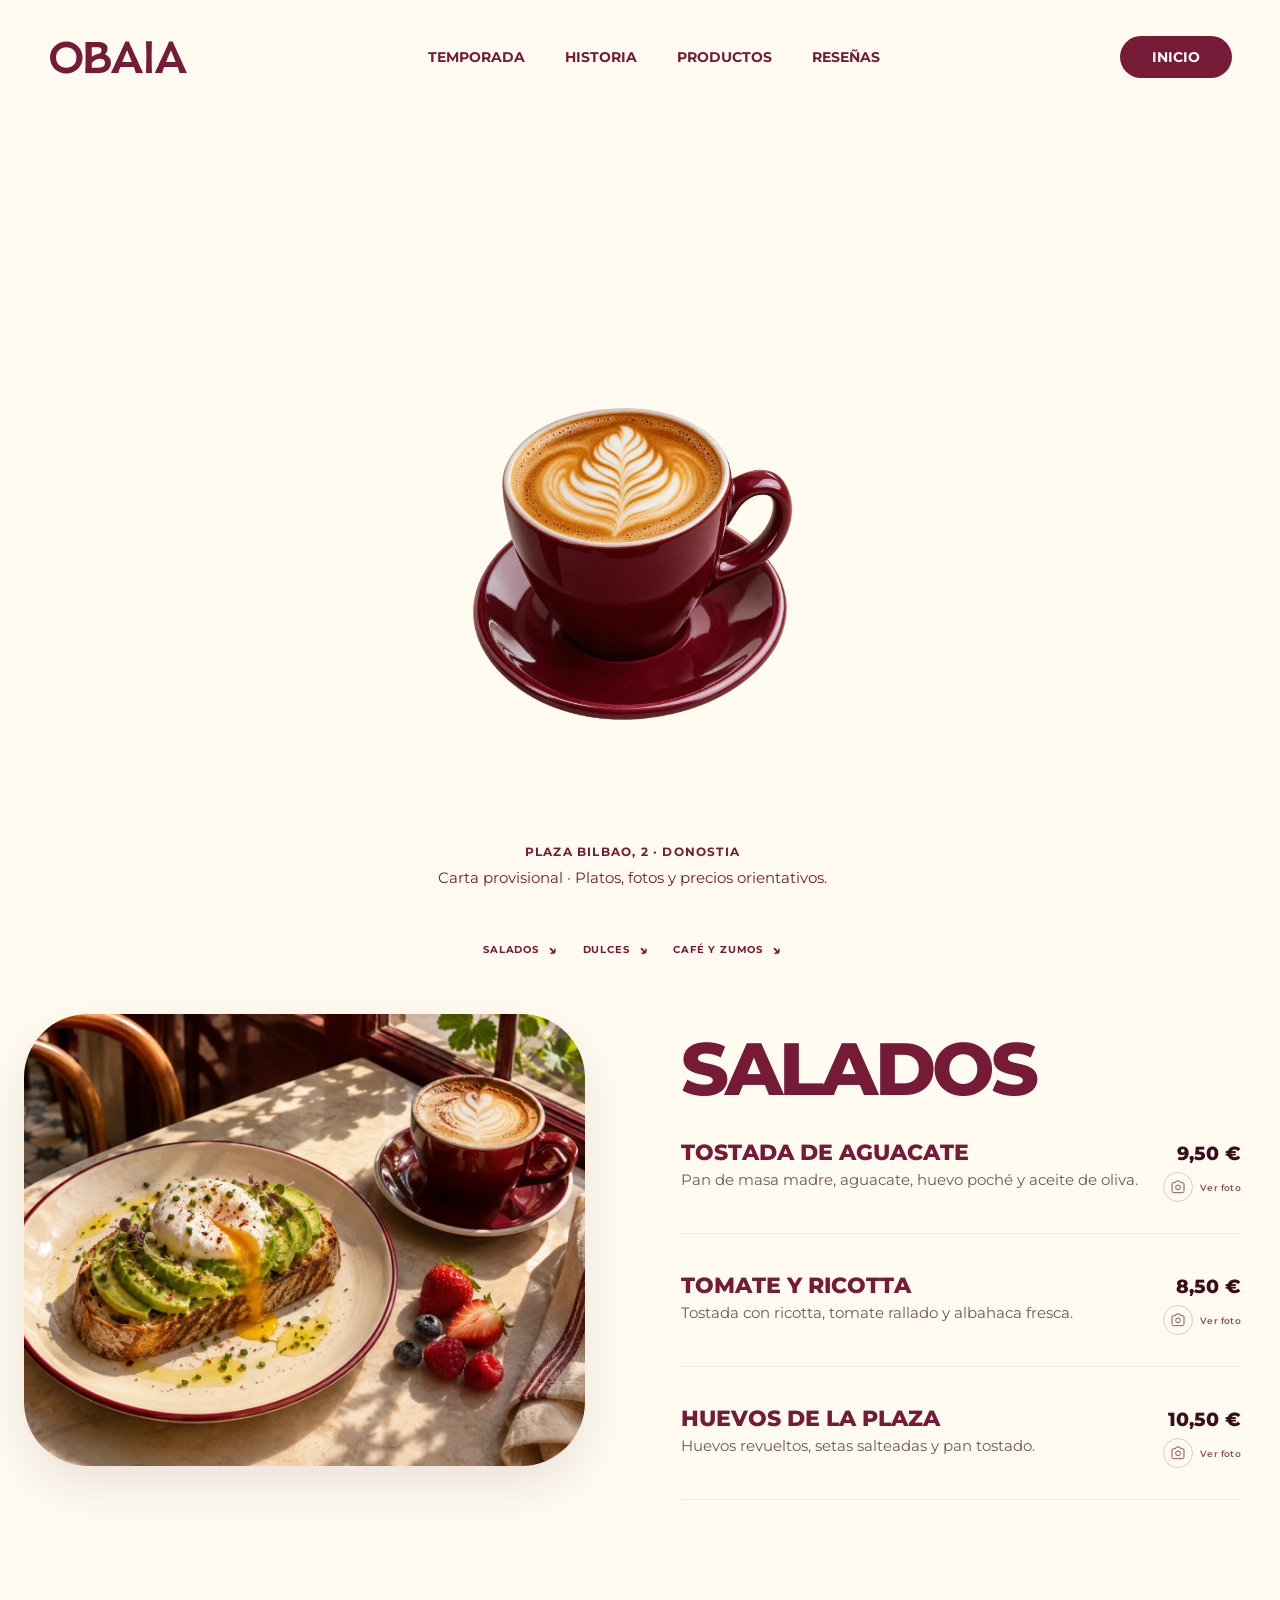
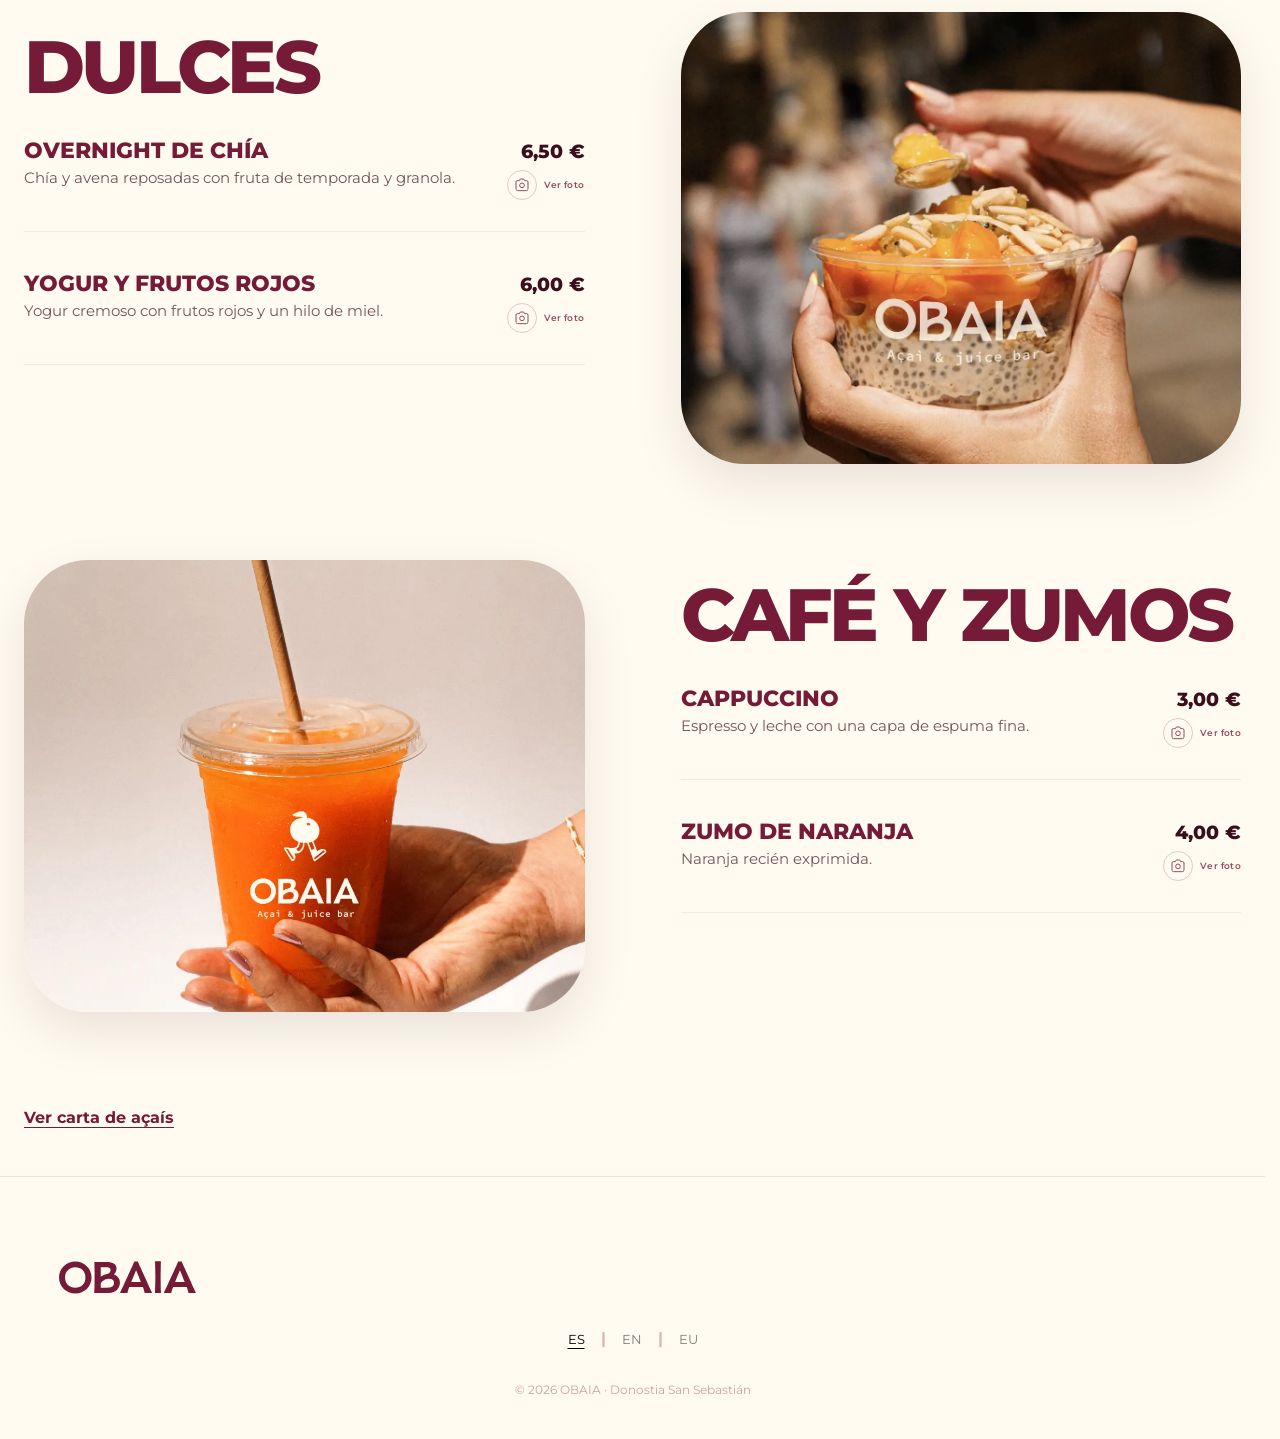
==== commit 0e8e30f2: "Activar animaciones editoriales opcionales en brunch.html" ====
--- a/brunch.html
+++ b/brunch.html
@@ -361,7 +361,9 @@
     </style>
 <link href="./assets/obaia-motion.css?v=15" rel="stylesheet"/>
 
+<link href="./assets/obaia-editorial.css?v=1" rel="stylesheet"/>
 <script defer="" src="./assets/obaia-motion.js?v=18"></script>
+<script defer="" src="./assets/obaia-editorial.js?v=1"></script>
 
 
 
--- a/assets/obaia-editorial.css
+++ b/assets/obaia-editorial.css
@@ -0,0 +1,40 @@
+/* Claude-inspired polish: photographic reveals, reviews and gallery progress.
+   No layout or brand redesign. Never hide content before JS opts in. */
+@media (prefers-reduced-motion: no-preference) {
+  .editorial-photo-reveal { position: relative; isolation: isolate; overflow: hidden; }
+  .editorial-photo-reveal::after {
+    content: ''; position: absolute; inset: -1px; z-index: 5;
+    background: var(--white, #fffaf1); pointer-events: none;
+    transform: translate3d(0,-102%,0);
+  }
+  .editorial-photo-reveal.editorial-photo-wait:not(.editorial-photo-show)::after {
+    transform: translate3d(0,0,0);
+  }
+  .editorial-photo-reveal.editorial-photo-show::after {
+    transition: transform .98s cubic-bezier(.76,0,.24,1) var(--editorial-delay,0ms);
+    transform: translate3d(0,-102%,0);
+  }
+  .editorial-quotes .resena {
+    opacity: 0; transform: translate3d(0,24px,0);
+    transition: opacity .7s ease,transform 1s var(--obaia-ease);
+    transition-delay: calc(var(--quote-index,0) * 115ms);
+  }
+  .editorial-quotes.editorial-quotes-in .resena {
+    opacity: 1; transform: none;
+  }
+  @media (min-width:900px) {
+    .historia-img-wrap img { scale: 1.05; }
+  }
+}
+.editorial-slider-progress {
+  width: min(100%, 180px); height: 2px; margin: 18px auto 0;
+  background: color-mix(in srgb, var(--baie,#751b38) 17%, transparent);
+  overflow: hidden; border-radius: 6px;
+}
+.editorial-slider-progress[hidden] { display: none; }
+.editorial-slider-progress > span {
+  display: block; width: 100%; height: 100%;
+  background: var(--baie,#751b38); transform: scaleX(0);
+  transform-origin: left center;
+}
+
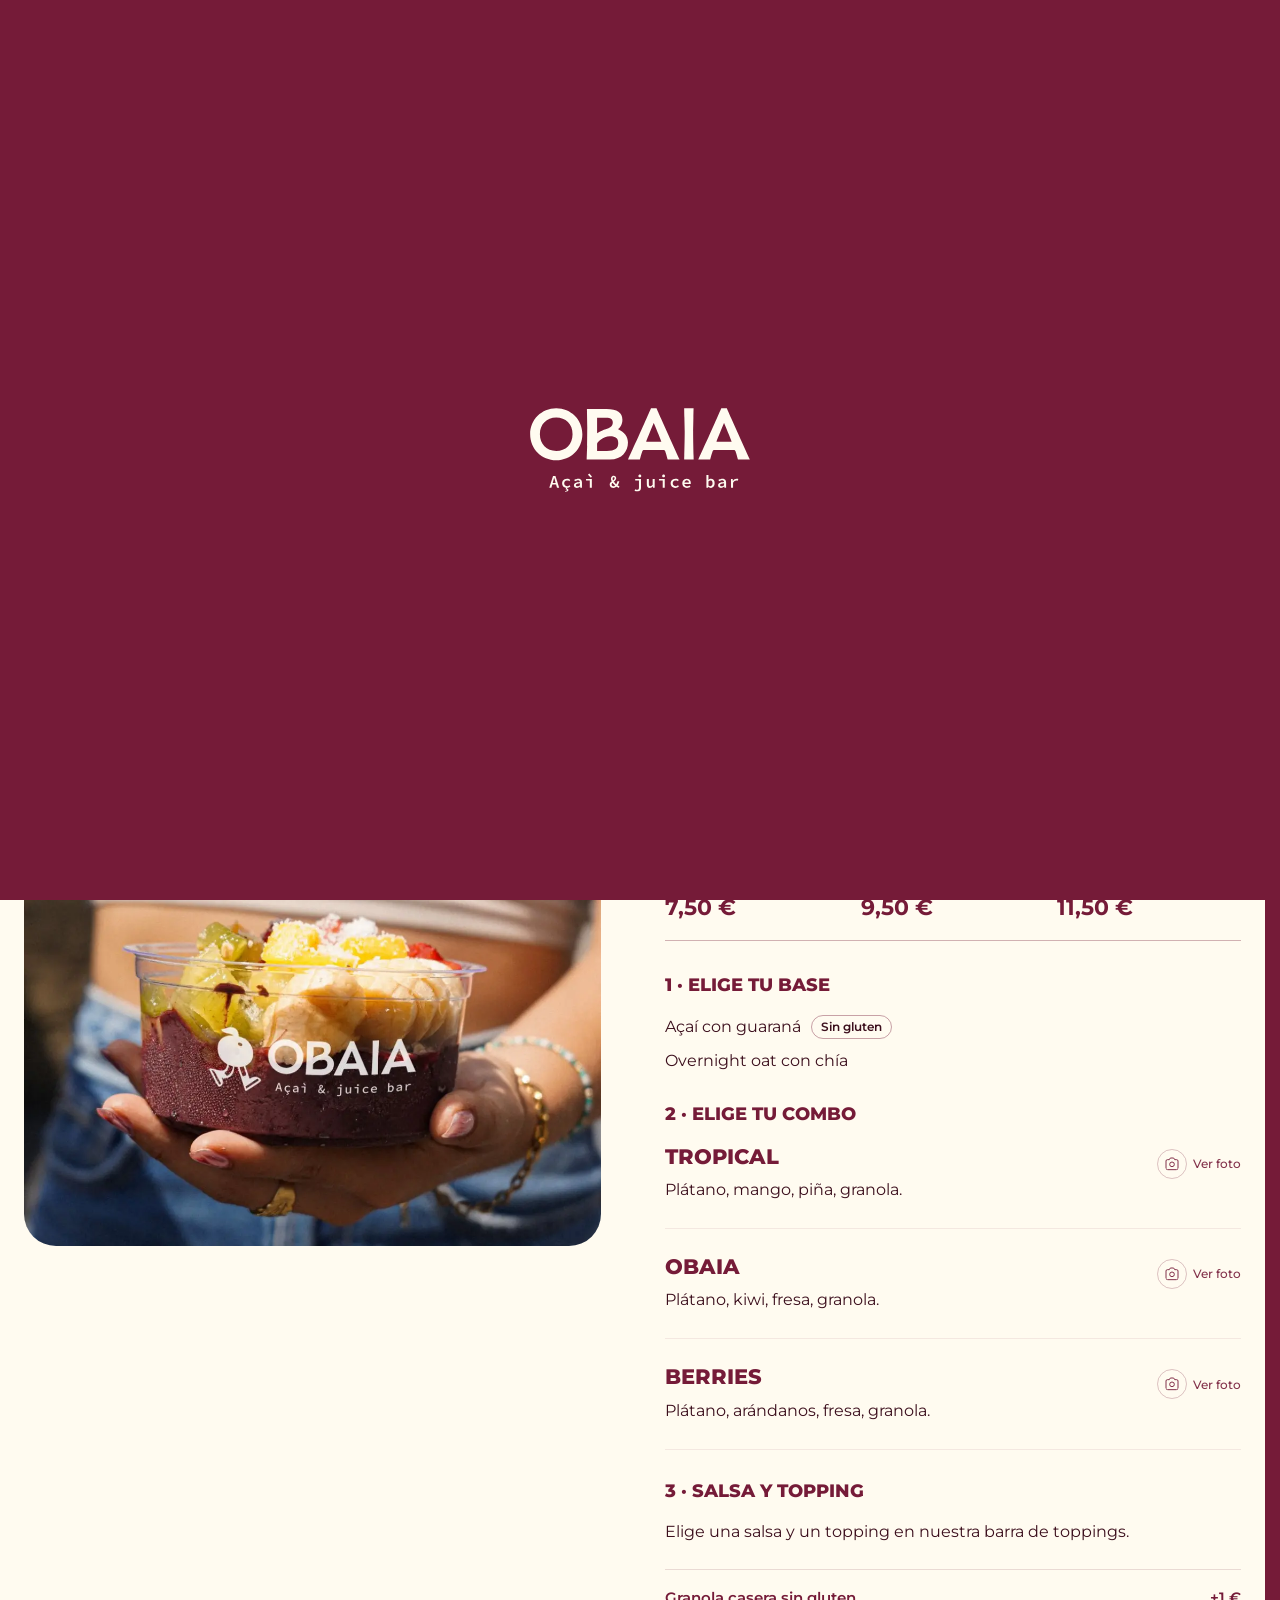
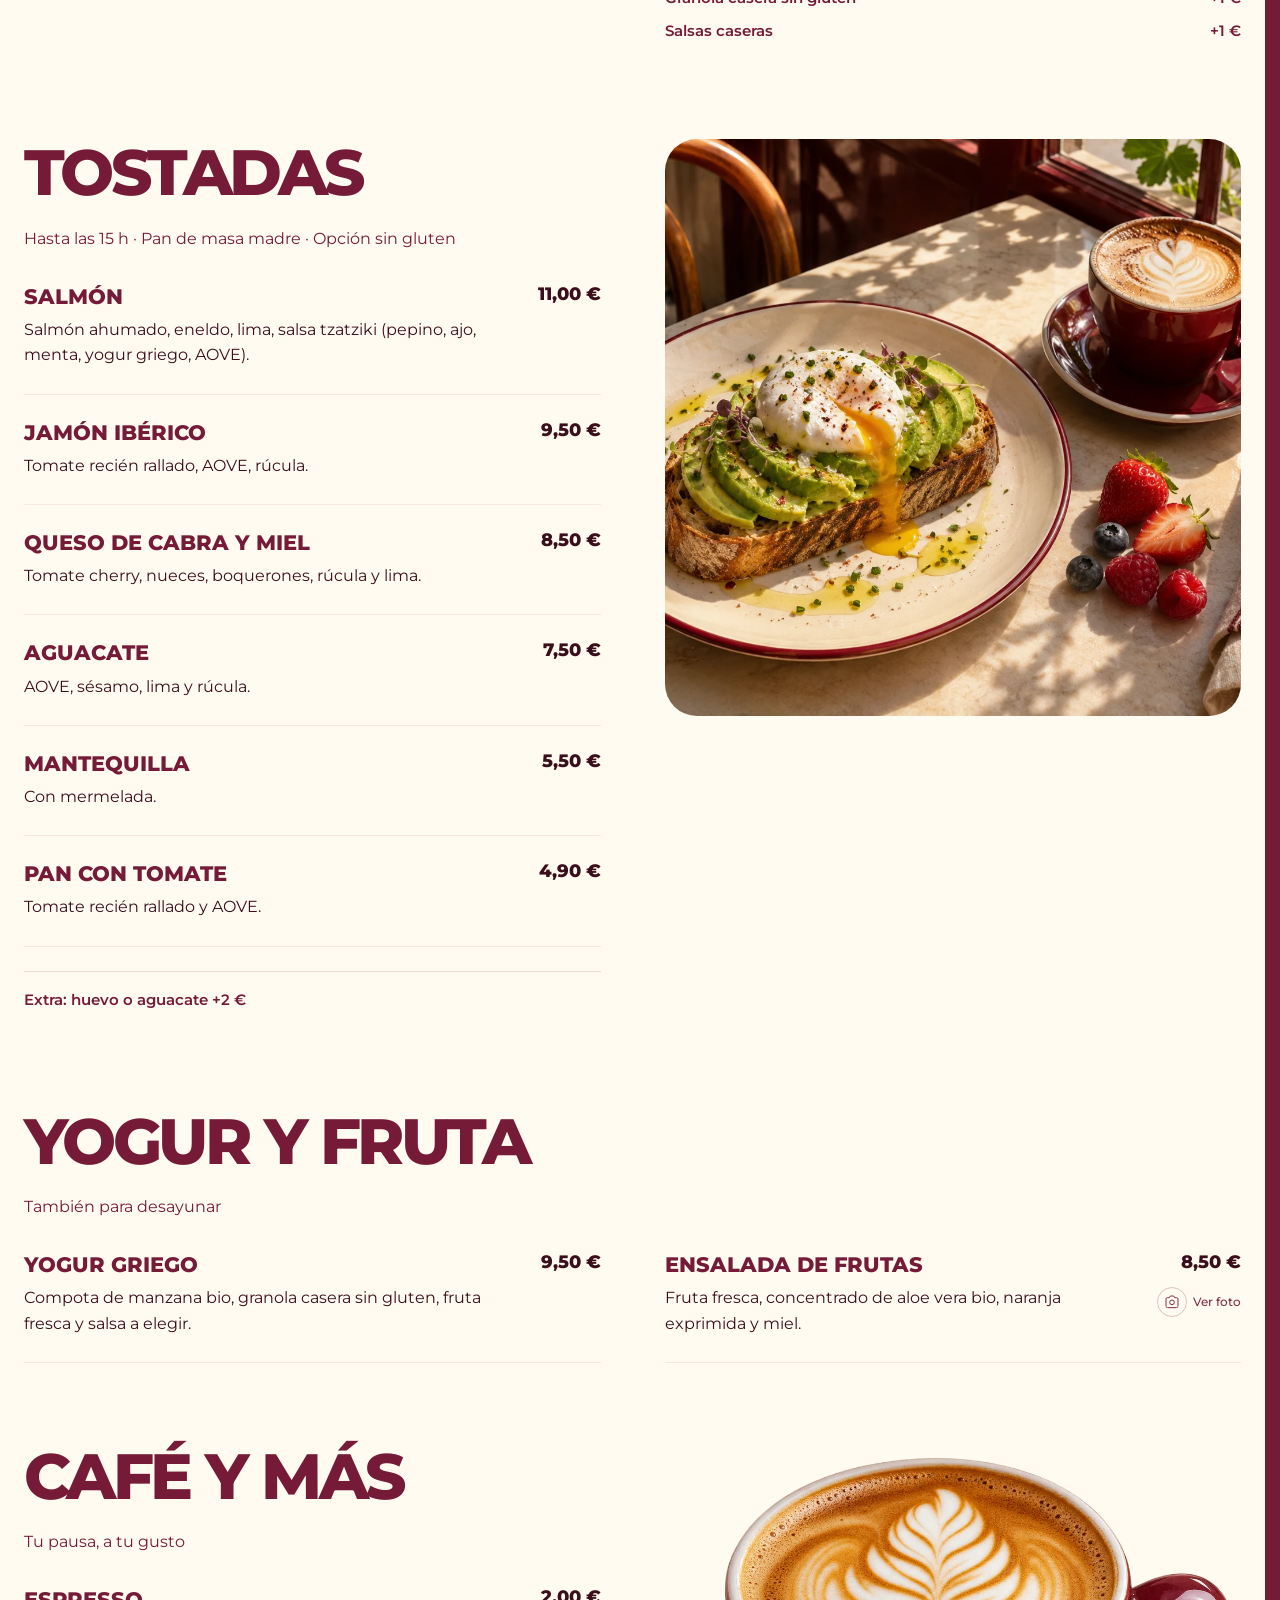
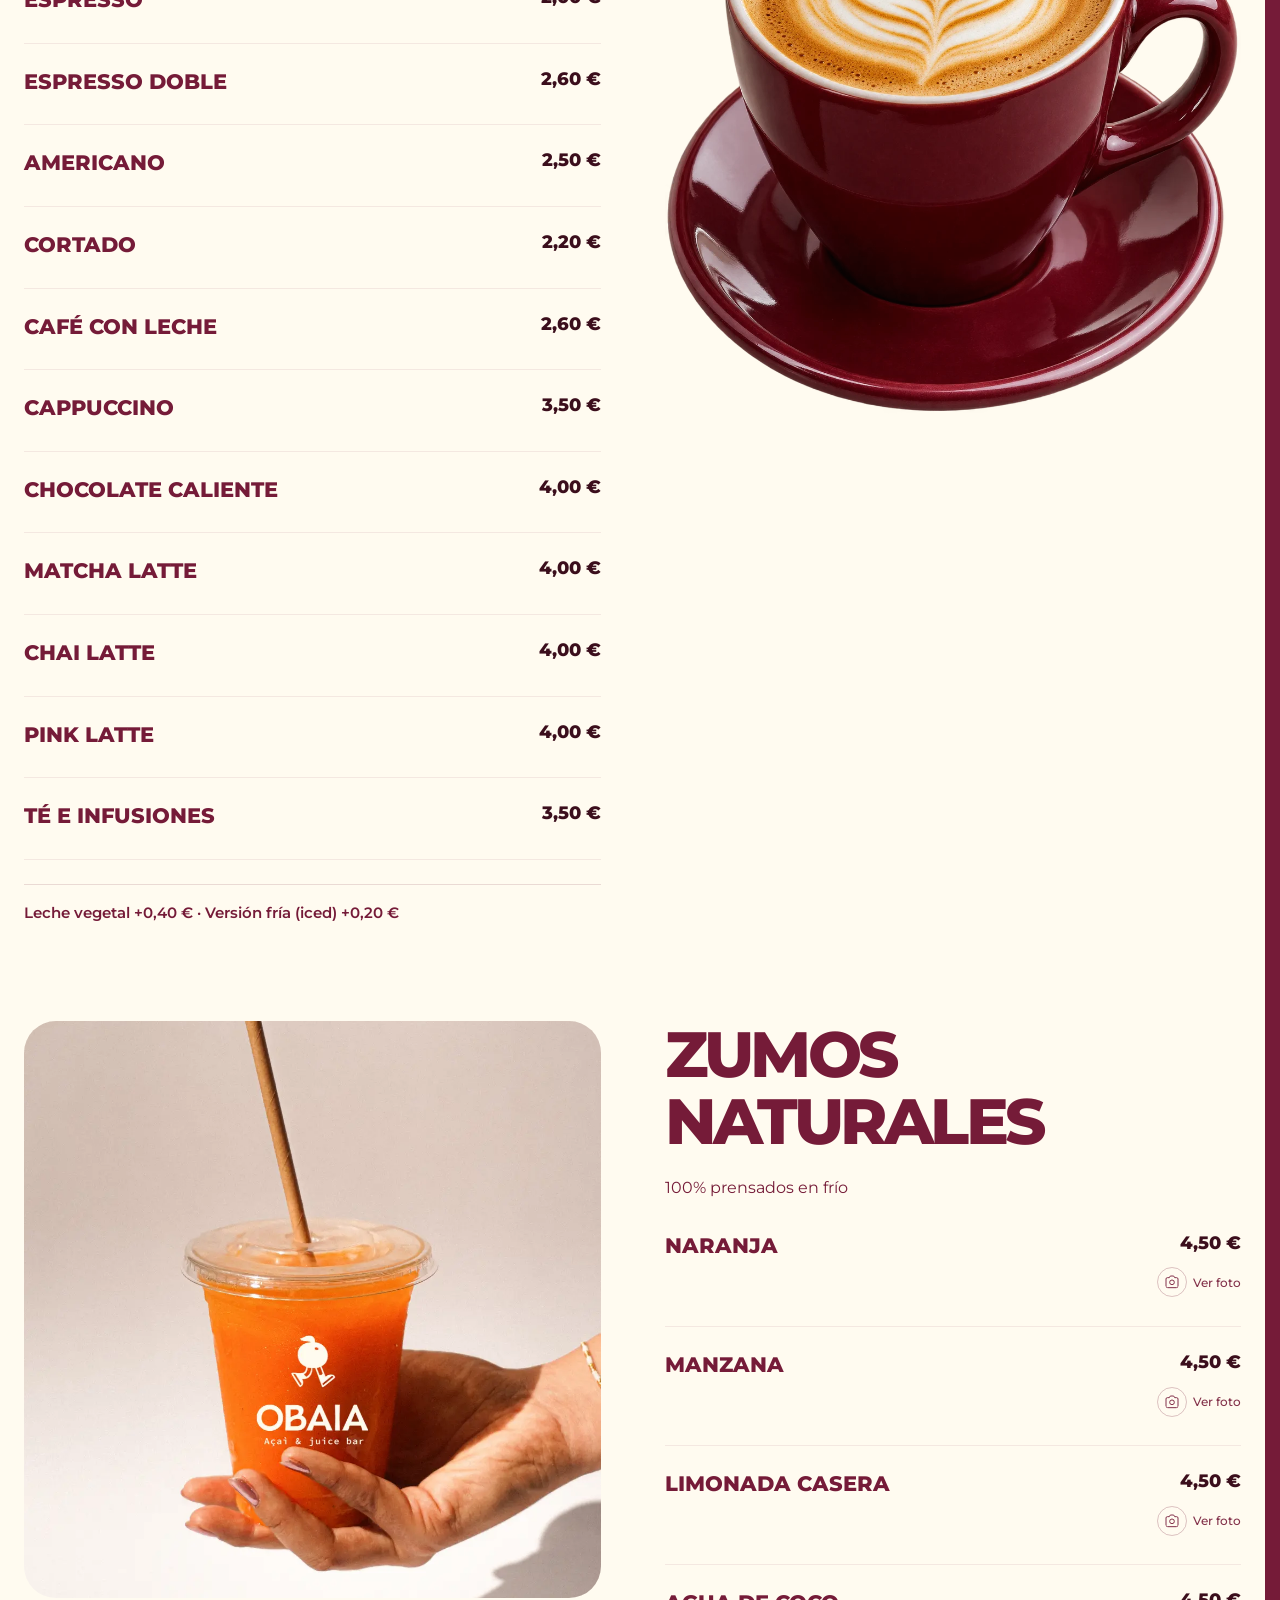
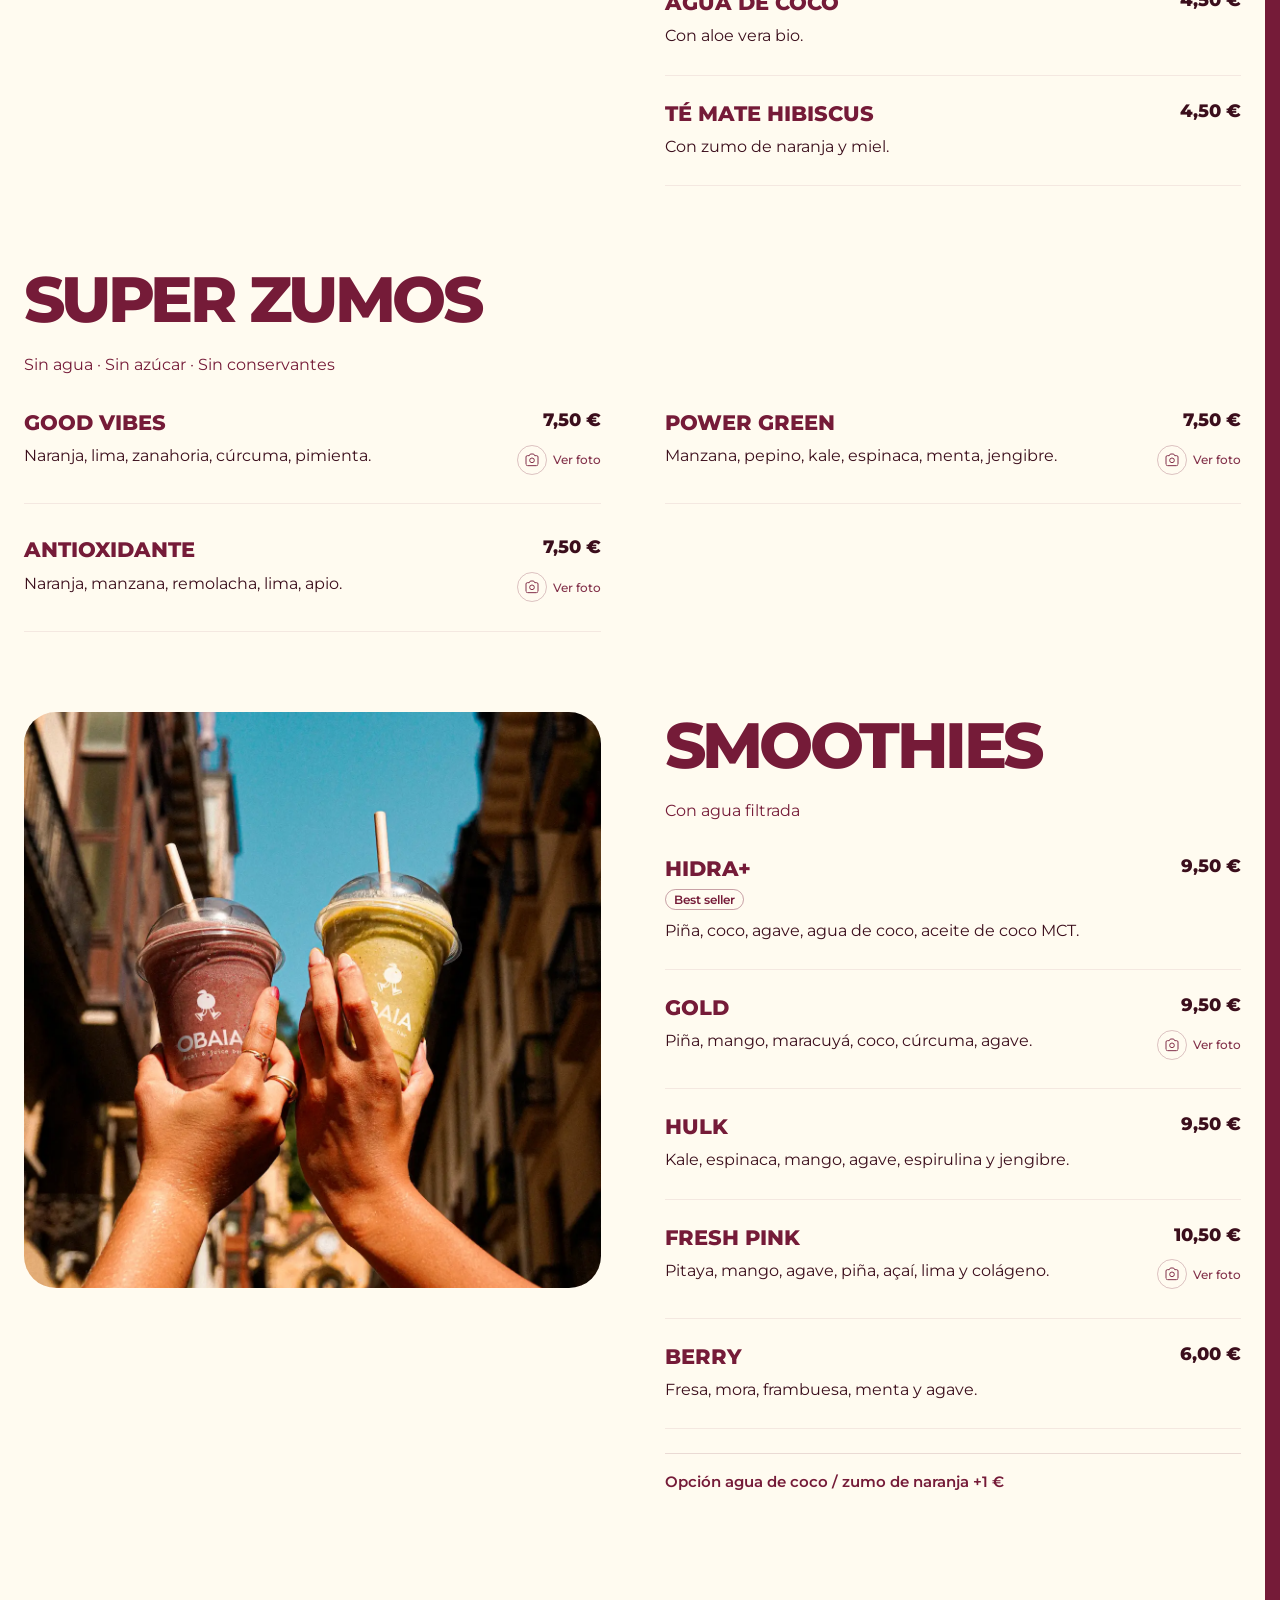
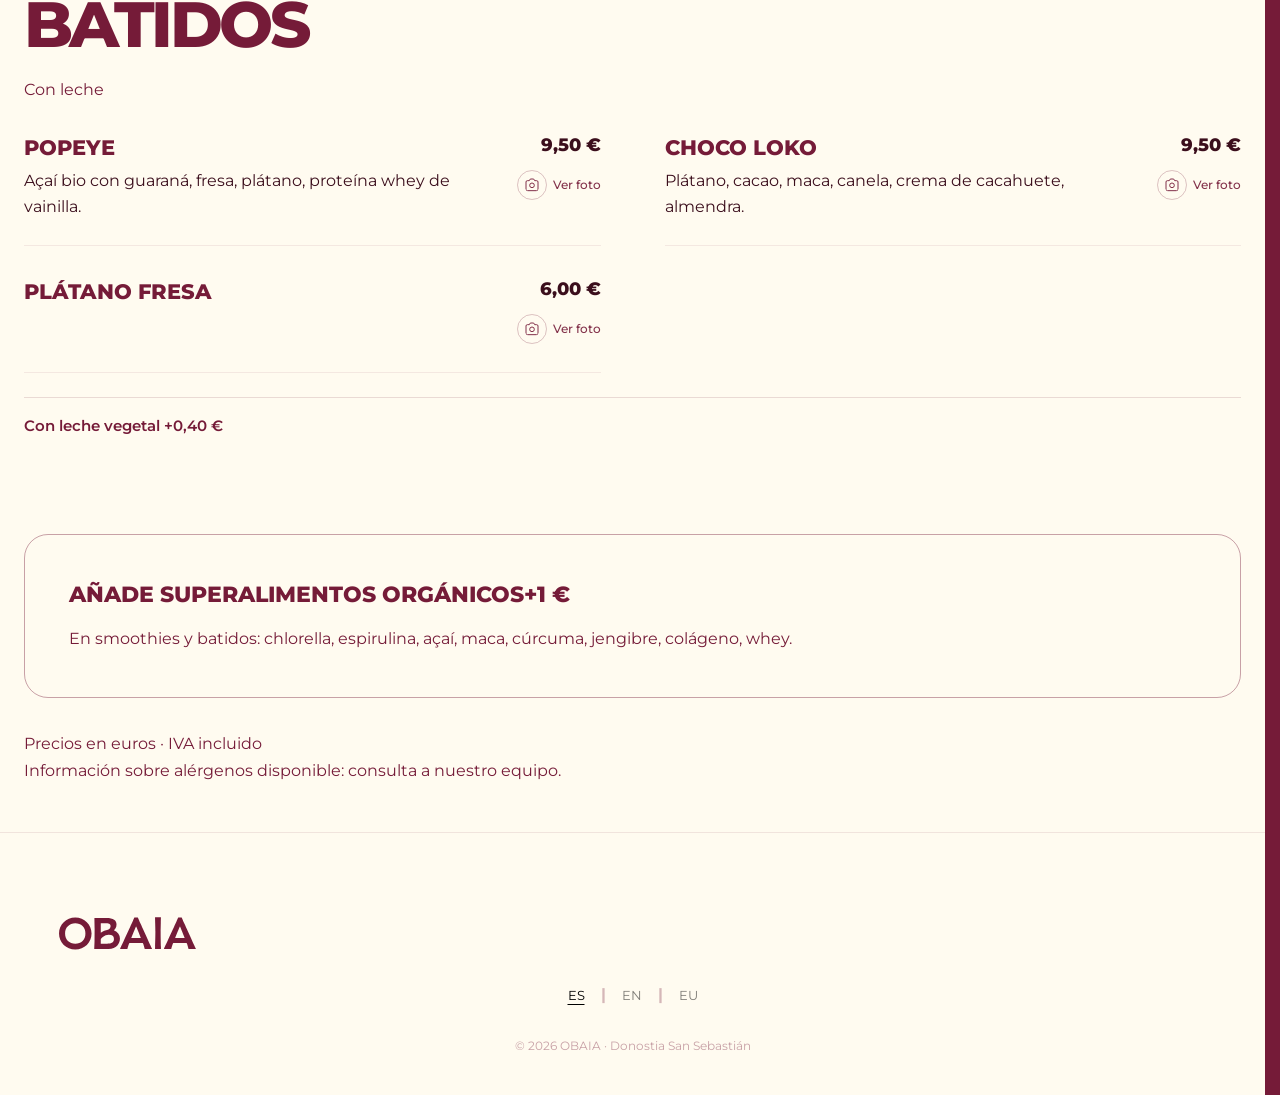
==== commit d5d2f094: "OBAIA - Actualizacion final 24-11-2026" ====
--- a/brunch.html
+++ b/brunch.html
@@ -3,11 +3,11 @@
 <html class="scroll-smooth" lang="es">
 <head>
 <meta charset="utf-8"/>
-<script src="./assets/obaia-entry.js?v=18"></script>
-<link rel="preload" as="image" href="./assets/brand/logo-principal-oficial-cream.svg"/>
+<script src="./assets/obaia-entry.js?v=c55df4ccfff1"></script>
+<link as="image" href="./assets/brand/logo-principal-oficial-cream.svg" rel="preload"/>
 <meta content="width=device-width, initial-scale=1.0" name="viewport"/>
 <title>OBAIA Brunch | Plaza Bilbao, Donostia</title>
-<meta name="description" content="Carta provisional de OBAIA Brunch en Plaza Bilbao, Donostia. Salados, dulces y bebidas."/>
+<meta content="Carta OBAIA: açaí bowls, tostadas, yogur, smoothies, batidos, zumos y café. Precios y opciones." name="description"/>
 <link href="https://fonts.googleapis.com" rel="preconnect"/>
 <link crossorigin="" href="https://fonts.gstatic.com" rel="preconnect"/>
 <link href="https://fonts.googleapis.com/css2?family=Montserrat:ital,wght@0,400;0,500;0,600;0,700;0,800;1,400;1,500;1,600&amp;display=swap" rel="stylesheet"/>
@@ -359,21 +359,15 @@
         background: transparent;
       }
     </style>
-<link href="./assets/obaia-motion.css?v=15" rel="stylesheet"/>
-
-<link href="./assets/obaia-editorial.css?v=1" rel="stylesheet"/>
-<script defer="" src="./assets/obaia-motion.js?v=18"></script>
-<script defer="" src="./assets/obaia-editorial.js?v=1"></script>
-
-
-
-<link href="./assets/visor-productos.css?v=4" rel="stylesheet"/>
-<script defer="" src="./assets/fotos-brunch.js"></script>
-<script defer="" src="./assets/visor-productos.js?v=5"></script>
-<link href="./assets/obaia-viva.css?v=14" rel="stylesheet"/><script defer="True" src="./assets/obaia-viva.js?v=10"></script><link rel="stylesheet" href="./assets/plaza-bilbao.css?v=3"/>
-</head>
-<body>
-<div class="fruit-intro" aria-hidden="true"><img class="intro-brand" src="./assets/brand/logo-principal-oficial.svg" alt=""/><output>0%</output><div class="fruit-pile"></div></div>
+<link href="./assets/obaia-motion.css?v=4a2f584ab61f" rel="stylesheet"/>
+<script defer="" src="./assets/obaia-motion.js?v=7afde411c164"></script>
+<link href="./assets/visor-productos.css?v=31b7f977c8df" rel="stylesheet"/>
+
+<script defer="" src="./assets/visor-productos.js?v=b595653de34e"></script>
+<link href="./assets/obaia-viva.css?v=0e7204832b2e" rel="stylesheet"/><link href="./assets/plaza-bilbao.css?v=5ae64f7ceeb5" rel="stylesheet"/>
+<link href="./assets/menu-update.css?v=4bd3e5b23389" rel="stylesheet"/><script defer="True" src="./assets/menu-navigation.js?v=fb712d139ef6"></script><script defer="True" src="./assets/menu-language.js?v=3b43b0bde567"></script><script defer="True" src="./assets/fotos-productos.js?v=a7ed8faf5d03"></script></head>
+<body class="menu-page">
+<div aria-hidden="true" class="fruit-intro"><img alt="" class="intro-brand" src="./assets/brand/logo-principal-oficial.svg"/><output>0%</output><div class="fruit-pile"></div></div>
 <div aria-hidden="true" class="obaia-wipe"><img alt="" src="./assets/brand/logo-principal-oficial-cream.svg"/></div>
 <!-- NAV -->
 <nav id="navbar">
@@ -399,19 +393,9 @@
 <div class="ab-bowl" data-ab-bowl=""><img alt="Cappuccino" fetchpriority="high" height="1050" src="./assets/productos/brunch-cup.webp" width="1050"/></div>
 </div>
 </section>
-<header class="brunch-heading container"><p>Plaza Bilbao, 2 · Donostia</p><p class="preview-note" data-i18n="provisional">Carta provisional · Platos, fotos y precios orientativos.</p></header>
-<nav class="menu-category-nav container" aria-label="OBAIA Brunch"><a data-i18n="br_salados" href="#salados">Salados</a><a data-i18n="br_dulces" href="#dulces">Dulces</a><a data-i18n="br_bebidas" href="#bebidas">Café y zumos</a></nav>
-<main class="container brunch-menu"><section class="menu-section" id="salados"><div class="section-layout"><div class="section-visual"><img alt="" loading="lazy" src="./img/brunch-plaza-bilbao.webp"/></div><div class="section-content"><h2 class="section-title" data-i18n="br_salados">Salados</h2><div class="product-list"><article class="product-item"><div class="product-info"><h3><label for="photo-tosta"><span class="photo-product-name" data-i18n="salados0">Tostada de aguacate</span></label></h3><p class="product-desc" data-i18n="salados0_desc">Pan de masa madre, aguacate, huevo poché y aceite de oliva.</p></div><div class="product-actions"><span class="product-price">9,50 €</span><button aria-controls="product-photo-dialog" aria-haspopup="dialog" class="product-photo-trigger" data-product-photo="tosta" type="button" id="photo-tosta"><span aria-hidden="true" class="product-photo-cue"><span class="product-photo-face"><svg aria-hidden="true" fill="none" stroke="currentColor" stroke-width="1.5" viewbox="0 0 24 24"><path d="M8 5.5 9.5 3h5L16 5.5h3A2 2 0 0 1 21 7.5v11a2 2 0 0 1-2 2H5a2 2 0 0 1-2-2v-11a2 2 0 0 1 2-2Z"></path><circle cx="12" cy="12.5" r="3.5"></circle></svg><span class="product-photo-label">Ver foto</span></span></span></button></div></article>
-<article class="product-item"><div class="product-info"><h3><label for="photo-ricotta"><span class="photo-product-name" data-i18n="salados1">Tomate y ricotta</span></label></h3><p class="product-desc" data-i18n="salados1_desc">Tostada con ricotta, tomate rallado y albahaca fresca.</p></div><div class="product-actions"><span class="product-price">8,50 €</span><button aria-controls="product-photo-dialog" aria-haspopup="dialog" class="product-photo-trigger" data-product-photo="ricotta" type="button" id="photo-ricotta"><span aria-hidden="true" class="product-photo-cue"><span class="product-photo-face"><svg aria-hidden="true" fill="none" stroke="currentColor" stroke-width="1.5" viewbox="0 0 24 24"><path d="M8 5.5 9.5 3h5L16 5.5h3A2 2 0 0 1 21 7.5v11a2 2 0 0 1-2 2H5a2 2 0 0 1-2-2v-11a2 2 0 0 1 2-2Z"></path><circle cx="12" cy="12.5" r="3.5"></circle></svg><span class="product-photo-label">Ver foto</span></span></span></button></div></article>
-<article class="product-item"><div class="product-info"><h3><label for="photo-eggs"><span class="photo-product-name" data-i18n="salados2">Huevos de la plaza</span></label></h3><p class="product-desc" data-i18n="salados2_desc">Huevos revueltos, setas salteadas y pan tostado.</p></div><div class="product-actions"><span class="product-price">10,50 €</span><button aria-controls="product-photo-dialog" aria-haspopup="dialog" class="product-photo-trigger" data-product-photo="eggs" type="button" id="photo-eggs"><span aria-hidden="true" class="product-photo-cue"><span class="product-photo-face"><svg aria-hidden="true" fill="none" stroke="currentColor" stroke-width="1.5" viewbox="0 0 24 24"><path d="M8 5.5 9.5 3h5L16 5.5h3A2 2 0 0 1 21 7.5v11a2 2 0 0 1-2 2H5a2 2 0 0 1-2-2v-11a2 2 0 0 1 2-2Z"></path><circle cx="12" cy="12.5" r="3.5"></circle></svg><span class="product-photo-label">Ver foto</span></span></span></button></div></article>
-</div></div></div></section>
-<section class="menu-section" id="dulces"><div class="section-layout"><div class="section-visual"><img alt="" loading="lazy" src="./img/overnight_chia.webp"/></div><div class="section-content"><h2 class="section-title" data-i18n="br_dulces">Dulces</h2><div class="product-list"><article class="product-item"><div class="product-info"><h3><label for="photo-chia"><span class="photo-product-name" data-i18n="dulces0">Overnight de chía</span></label></h3><p class="product-desc" data-i18n="dulces0_desc">Chía y avena reposadas con fruta de temporada y granola.</p></div><div class="product-actions"><span class="product-price">6,50 €</span><button aria-controls="product-photo-dialog" aria-haspopup="dialog" class="product-photo-trigger" data-product-photo="chia" type="button" id="photo-chia"><span aria-hidden="true" class="product-photo-cue"><span class="product-photo-face"><svg aria-hidden="true" fill="none" stroke="currentColor" stroke-width="1.5" viewbox="0 0 24 24"><path d="M8 5.5 9.5 3h5L16 5.5h3A2 2 0 0 1 21 7.5v11a2 2 0 0 1-2 2H5a2 2 0 0 1-2-2v-11a2 2 0 0 1 2-2Z"></path><circle cx="12" cy="12.5" r="3.5"></circle></svg><span class="product-photo-label">Ver foto</span></span></span></button></div></article>
-<article class="product-item"><div class="product-info"><h3><label for="photo-yogur"><span class="photo-product-name" data-i18n="dulces1">Yogur y frutos rojos</span></label></h3><p class="product-desc" data-i18n="dulces1_desc">Yogur cremoso con frutos rojos y un hilo de miel.</p></div><div class="product-actions"><span class="product-price">6,00 €</span><button aria-controls="product-photo-dialog" aria-haspopup="dialog" class="product-photo-trigger" data-product-photo="yogur" type="button" id="photo-yogur"><span aria-hidden="true" class="product-photo-cue"><span class="product-photo-face"><svg aria-hidden="true" fill="none" stroke="currentColor" stroke-width="1.5" viewbox="0 0 24 24"><path d="M8 5.5 9.5 3h5L16 5.5h3A2 2 0 0 1 21 7.5v11a2 2 0 0 1-2 2H5a2 2 0 0 1-2-2v-11a2 2 0 0 1 2-2Z"></path><circle cx="12" cy="12.5" r="3.5"></circle></svg><span class="product-photo-label">Ver foto</span></span></span></button></div></article>
-</div></div></div></section>
-<section class="menu-section" id="bebidas"><div class="section-layout"><div class="section-visual"><img alt="" loading="lazy" src="./img/obaia_zumo_natural.webp"/></div><div class="section-content"><h2 class="section-title" data-i18n="br_bebidas">Café y zumos</h2><div class="product-list"><article class="product-item"><div class="product-info"><h3><label for="photo-cup"><span class="photo-product-name" data-i18n="bebidas0">Cappuccino</span></label></h3><p class="product-desc" data-i18n="bebidas0_desc">Espresso y leche con una capa de espuma fina.</p></div><div class="product-actions"><span class="product-price">3,00 €</span><button aria-controls="product-photo-dialog" aria-haspopup="dialog" class="product-photo-trigger" data-product-photo="cup" type="button" id="photo-cup"><span aria-hidden="true" class="product-photo-cue"><span class="product-photo-face"><svg aria-hidden="true" fill="none" stroke="currentColor" stroke-width="1.5" viewbox="0 0 24 24"><path d="M8 5.5 9.5 3h5L16 5.5h3A2 2 0 0 1 21 7.5v11a2 2 0 0 1-2 2H5a2 2 0 0 1-2-2v-11a2 2 0 0 1 2-2Z"></path><circle cx="12" cy="12.5" r="3.5"></circle></svg><span class="product-photo-label">Ver foto</span></span></span></button></div></article>
-<article class="product-item"><div class="product-info"><h3><label for="photo-zumo"><span class="photo-product-name" data-i18n="bebidas1">Zumo de naranja</span></label></h3><p class="product-desc" data-i18n="bebidas1_desc">Naranja recién exprimida.</p></div><div class="product-actions"><span class="product-price">4,00 €</span><button aria-controls="product-photo-dialog" aria-haspopup="dialog" class="product-photo-trigger" data-product-photo="zumo" type="button" id="photo-zumo"><span aria-hidden="true" class="product-photo-cue"><span class="product-photo-face"><svg aria-hidden="true" fill="none" stroke="currentColor" stroke-width="1.5" viewbox="0 0 24 24"><path d="M8 5.5 9.5 3h5L16 5.5h3A2 2 0 0 1 21 7.5v11a2 2 0 0 1-2 2H5a2 2 0 0 1-2-2v-11a2 2 0 0 1 2-2Z"></path><circle cx="12" cy="12.5" r="3.5"></circle></svg><span class="product-photo-label">Ver foto</span></span></span></button></div></article>
-</div></div></div></section>
-<a class="bilbao-link" href="carta.html" data-i18n="other_menu">Ver carta de açaís</a></main>
+<header class="brunch-heading container"><p>Plaza Bilbao, 2 · Donostia</p></header>
+<nav aria-label="Ir a una categoría" class="menu-category-nav"><div class="category-scroll"><a href="#bowls">Açaís</a><a href="#salados">Tostadas</a><a href="#dulces">Yogur y fruta</a><a href="#bebidas">Cafés</a><a href="#zumos">Zumos</a><a href="#super-zumos">Super zumos</a><a href="#smoothies">Smoothies</a><a href="#batidos">Batidos</a></div></nav>
+<main class="container complete-menu" lang="es"><section aria-labelledby="title-bowls" class="menu-section" id="bowls"><div class="section-layout"><div class="section-visual"><img alt="Bowl de açaí OBAIA" loading="lazy" src="./img/obaia_bowl_menu.webp"/></div><div class="section-content"><p class="menu-eyebrow">A tu manera</p><h2 class="section-title" id="title-bowls" tabindex="-1">Açaí bowls</h2><div class="bowl-sizes"><div><div class="bowl-size-icon"><img alt="" src="./assets/brand/bowl-small.svg"/></div><span>Pequeño</span><strong>7,50 €</strong></div><div><div class="bowl-size-icon"><img alt="" src="./assets/brand/bowl-large.svg"/></div><span>Mediano</span><strong>9,50 €</strong></div><div><div class="bowl-size-icon"><img alt="" src="./assets/brand/bowl-large.svg"/></div><span>Grande</span><strong>11,50 €</strong></div></div><h3 class="bowl-step">1 · Elige tu base</h3><div class="bowl-bases"><p class="product-desc base-acai"><span>Açaí con guaraná</span><span class="menu-tag">Sin gluten</span></p><p class="product-desc">Overnight oat con chía</p></div><h3 class="bowl-step">2 · Elige tu combo</h3><div class="product-list"><article class="product-item"><div class="product-info"><h3 class="photo-product-name">Tropical</h3><p class="product-desc">Plátano, mango, piña, granola.</p></div><div class="product-actions"><button aria-controls="product-photo-dialog" aria-haspopup="dialog" class="product-photo-trigger" data-product-photo="acai-mango" type="button"><span class="product-photo-cue"><svg aria-hidden="true" fill="none" stroke="currentColor" stroke-width="1.5" viewbox="0 0 24 24"><path d="M8 5.5 9.5 3h5L16 5.5h3A2 2 0 0 1 21 7.5v11a2 2 0 0 1-2 2H5a2 2 0 0 1-2-2v-11a2 2 0 0 1 2-2Z"></path><circle cx="12" cy="12.5" r="3.5"></circle></svg><span class="product-photo-label">Ver foto</span></span></button></div></article><article class="product-item"><div class="product-info"><h3 class="photo-product-name">Obaia</h3><p class="product-desc">Plátano, kiwi, fresa, granola.</p></div><div class="product-actions"><button aria-controls="product-photo-dialog" aria-haspopup="dialog" class="product-photo-trigger" data-product-photo="obaia-acai" type="button"><span class="product-photo-cue"><svg aria-hidden="true" fill="none" stroke="currentColor" stroke-width="1.5" viewbox="0 0 24 24"><path d="M8 5.5 9.5 3h5L16 5.5h3A2 2 0 0 1 21 7.5v11a2 2 0 0 1-2 2H5a2 2 0 0 1-2-2v-11a2 2 0 0 1 2-2Z"></path><circle cx="12" cy="12.5" r="3.5"></circle></svg><span class="product-photo-label">Ver foto</span></span></button></div></article><article class="product-item"><div class="product-info"><h3 class="photo-product-name">Berries</h3><p class="product-desc">Plátano, arándanos, fresa, granola.</p></div><div class="product-actions"><button aria-controls="product-photo-dialog" aria-haspopup="dialog" class="product-photo-trigger" data-product-photo="acai-berries" type="button"><span class="product-photo-cue"><svg aria-hidden="true" fill="none" stroke="currentColor" stroke-width="1.5" viewbox="0 0 24 24"><path d="M8 5.5 9.5 3h5L16 5.5h3A2 2 0 0 1 21 7.5v11a2 2 0 0 1-2 2H5a2 2 0 0 1-2-2v-11a2 2 0 0 1 2-2Z"></path><circle cx="12" cy="12.5" r="3.5"></circle></svg><span class="product-photo-label">Ver foto</span></span></button></div></article></div><h3 class="bowl-step">3 · Salsa y topping</h3><p class="product-desc">Elige una salsa y un topping en nuestra barra de toppings.</p><p class="menu-extra"><span class="extra-option"><span>Granola casera sin gluten</span> <span class="extra-price">+1 €</span></span><span class="extra-option"><span>Salsas caseras</span> <span class="extra-price">+1 €</span></span></p></div></div></section><section aria-labelledby="title-salados" class="menu-section" id="salados"><div class="section-layout"><div class="section-visual"><img alt="" loading="lazy" src="./img/brunch-plaza-bilbao.webp"/></div><div class="section-content"><h2 class="section-title" id="title-salados" tabindex="-1">Tostadas</h2><p class="menu-section-note">Hasta las 15 h · Pan de masa madre · Opción sin gluten</p><div class="product-list"><article class="product-item"><div class="product-info"><h3 class="photo-product-name">Salmón</h3><p class="product-desc">Salmón ahumado, eneldo, lima, salsa tzatziki (pepino, ajo, menta, yogur griego, AOVE).</p></div><div class="product-actions"><span class="product-price">11,00 €</span></div></article><article class="product-item"><div class="product-info"><h3 class="photo-product-name">Jamón ibérico</h3><p class="product-desc">Tomate recién rallado, AOVE, rúcula.</p></div><div class="product-actions"><span class="product-price">9,50 €</span></div></article><article class="product-item"><div class="product-info"><h3 class="photo-product-name">Queso de cabra y miel</h3><p class="product-desc">Tomate cherry, nueces, boquerones, rúcula y lima.</p></div><div class="product-actions"><span class="product-price">8,50 €</span></div></article><article class="product-item"><div class="product-info"><h3 class="photo-product-name">Aguacate</h3><p class="product-desc">AOVE, sésamo, lima y rúcula.</p></div><div class="product-actions"><span class="product-price">7,50 €</span></div></article><article class="product-item"><div class="product-info"><h3 class="photo-product-name">Mantequilla</h3><p class="product-desc">Con mermelada.</p></div><div class="product-actions"><span class="product-price">5,50 €</span></div></article><article class="product-item"><div class="product-info"><h3 class="photo-product-name">Pan con tomate</h3><p class="product-desc">Tomate recién rallado y AOVE.</p></div><div class="product-actions"><span class="product-price">4,90 €</span></div></article></div><p class="menu-extra">Extra: huevo o aguacate +2 €</p></div></div></section><section aria-labelledby="title-dulces" class="menu-section menu-text-section" id="dulces"><div class="section-layout"><div class="section-content"><h2 class="section-title" id="title-dulces" tabindex="-1">Yogur y fruta</h2><p class="menu-section-note">También para desayunar</p><div class="product-list"><article class="product-item"><div class="product-info"><h3 class="photo-product-name">Yogur griego</h3><p class="product-desc">Compota de manzana bio, granola casera sin gluten, fruta fresca y salsa a elegir.</p></div><div class="product-actions"><span class="product-price">9,50 €</span></div></article><article class="product-item"><div class="product-info"><h3 class="photo-product-name">Ensalada de frutas</h3><p class="product-desc">Fruta fresca, concentrado de aloe vera bio, naranja exprimida y miel.</p></div><div class="product-actions"><span class="product-price">8,50 €</span><button aria-controls="product-photo-dialog" aria-haspopup="dialog" class="product-photo-trigger" data-product-photo="ensalada-frutas" type="button"><span class="product-photo-cue"><svg aria-hidden="true" fill="none" stroke="currentColor" stroke-width="1.5" viewbox="0 0 24 24"><path d="M8 5.5 9.5 3h5L16 5.5h3A2 2 0 0 1 21 7.5v11a2 2 0 0 1-2 2H5a2 2 0 0 1-2-2v-11a2 2 0 0 1 2-2Z"></path><circle cx="12" cy="12.5" r="3.5"></circle></svg><span class="product-photo-label">Ver foto</span></span></button></div></article></div></div></div></section><section aria-labelledby="title-bebidas" class="menu-section" id="bebidas"><div class="section-layout"><div class="section-visual"><img alt="" loading="lazy" src="./assets/productos/brunch-cup.webp"/></div><div class="section-content"><h2 class="section-title" id="title-bebidas" tabindex="-1">Café y más</h2><p class="menu-section-note">Tu pausa, a tu gusto</p><div class="product-list"><article class="product-item"><div class="product-info"><h3 class="photo-product-name">Espresso</h3><p class="product-desc"></p></div><div class="product-actions"><span class="product-price">2,00 €</span></div></article><article class="product-item"><div class="product-info"><h3 class="photo-product-name">Espresso doble</h3><p class="product-desc"></p></div><div class="product-actions"><span class="product-price">2,60 €</span></div></article><article class="product-item"><div class="product-info"><h3 class="photo-product-name">Americano</h3><p class="product-desc"></p></div><div class="product-actions"><span class="product-price">2,50 €</span></div></article><article class="product-item"><div class="product-info"><h3 class="photo-product-name">Cortado</h3><p class="product-desc"></p></div><div class="product-actions"><span class="product-price">2,20 €</span></div></article><article class="product-item"><div class="product-info"><h3 class="photo-product-name">Café con leche</h3><p class="product-desc"></p></div><div class="product-actions"><span class="product-price">2,60 €</span></div></article><article class="product-item"><div class="product-info"><h3 class="photo-product-name">Cappuccino</h3><p class="product-desc"></p></div><div class="product-actions"><span class="product-price">3,50 €</span></div></article><article class="product-item"><div class="product-info"><h3 class="photo-product-name">Chocolate caliente</h3><p class="product-desc"></p></div><div class="product-actions"><span class="product-price">4,00 €</span></div></article><article class="product-item"><div class="product-info"><h3 class="photo-product-name">Matcha latte</h3><p class="product-desc"></p></div><div class="product-actions"><span class="product-price">4,00 €</span></div></article><article class="product-item"><div class="product-info"><h3 class="photo-product-name">Chai latte</h3><p class="product-desc"></p></div><div class="product-actions"><span class="product-price">4,00 €</span></div></article><article class="product-item"><div class="product-info"><h3 class="photo-product-name">Pink latte</h3><p class="product-desc"></p></div><div class="product-actions"><span class="product-price">4,00 €</span></div></article><article class="product-item"><div class="product-info"><h3 class="photo-product-name">Té e infusiones</h3><p class="product-desc"></p></div><div class="product-actions"><span class="product-price">3,50 €</span></div></article></div><p class="menu-extra">Leche vegetal +0,40 € · Versión fría (iced) +0,20 €</p></div></div></section><section aria-labelledby="title-zumos" class="menu-section" id="zumos"><div class="section-layout"><div class="section-visual"><img alt="" loading="lazy" src="./img/obaia_zumo_natural.webp"/></div><div class="section-content"><h2 class="section-title" id="title-zumos" tabindex="-1">Zumos naturales</h2><p class="menu-section-note">100% prensados en frío</p><div class="product-list"><article class="product-item"><div class="product-info"><h3 class="photo-product-name">Naranja</h3><p class="product-desc"></p></div><div class="product-actions"><span class="product-price">4,50 €</span><button aria-controls="product-photo-dialog" aria-haspopup="dialog" class="product-photo-trigger" data-product-photo="naranja" type="button"><span class="product-photo-cue"><svg aria-hidden="true" fill="none" stroke="currentColor" stroke-width="1.5" viewbox="0 0 24 24"><path d="M8 5.5 9.5 3h5L16 5.5h3A2 2 0 0 1 21 7.5v11a2 2 0 0 1-2 2H5a2 2 0 0 1-2-2v-11a2 2 0 0 1 2-2Z"></path><circle cx="12" cy="12.5" r="3.5"></circle></svg><span class="product-photo-label">Ver foto</span></span></button></div></article><article class="product-item"><div class="product-info"><h3 class="photo-product-name">Manzana</h3><p class="product-desc"></p></div><div class="product-actions"><span class="product-price">4,50 €</span><button aria-controls="product-photo-dialog" aria-haspopup="dialog" class="product-photo-trigger" data-product-photo="manzana" type="button"><span class="product-photo-cue"><svg aria-hidden="true" fill="none" stroke="currentColor" stroke-width="1.5" viewbox="0 0 24 24"><path d="M8 5.5 9.5 3h5L16 5.5h3A2 2 0 0 1 21 7.5v11a2 2 0 0 1-2 2H5a2 2 0 0 1-2-2v-11a2 2 0 0 1 2-2Z"></path><circle cx="12" cy="12.5" r="3.5"></circle></svg><span class="product-photo-label">Ver foto</span></span></button></div></article><article class="product-item"><div class="product-info"><h3 class="photo-product-name">Limonada casera</h3><p class="product-desc"></p></div><div class="product-actions"><span class="product-price">4,50 €</span><button aria-controls="product-photo-dialog" aria-haspopup="dialog" class="product-photo-trigger" data-product-photo="limonada-casera" type="button"><span class="product-photo-cue"><svg aria-hidden="true" fill="none" stroke="currentColor" stroke-width="1.5" viewbox="0 0 24 24"><path d="M8 5.5 9.5 3h5L16 5.5h3A2 2 0 0 1 21 7.5v11a2 2 0 0 1-2 2H5a2 2 0 0 1-2-2v-11a2 2 0 0 1 2-2Z"></path><circle cx="12" cy="12.5" r="3.5"></circle></svg><span class="product-photo-label">Ver foto</span></span></button></div></article><article class="product-item"><div class="product-info"><h3 class="photo-product-name">Agua de coco</h3><p class="product-desc">Con aloe vera bio.</p></div><div class="product-actions"><span class="product-price">4,50 €</span></div></article><article class="product-item"><div class="product-info"><h3 class="photo-product-name">Té mate hibiscus</h3><p class="product-desc">Con zumo de naranja y miel.</p></div><div class="product-actions"><span class="product-price">4,50 €</span></div></article></div></div></div></section><section aria-labelledby="title-super-zumos" class="menu-section menu-text-section" id="super-zumos"><div class="section-layout"><div class="section-content"><h2 class="section-title" id="title-super-zumos" tabindex="-1">Super zumos</h2><p class="menu-section-note">Sin agua · Sin azúcar · Sin conservantes</p><div class="product-list"><article class="product-item"><div class="product-info"><h3 class="photo-product-name">Good Vibes</h3><p class="product-desc">Naranja, lima, zanahoria, cúrcuma, pimienta.</p></div><div class="product-actions"><span class="product-price">7,50 €</span><button aria-controls="product-photo-dialog" aria-haspopup="dialog" class="product-photo-trigger" data-product-photo="good-vibes" type="button"><span class="product-photo-cue"><svg aria-hidden="true" fill="none" stroke="currentColor" stroke-width="1.5" viewbox="0 0 24 24"><path d="M8 5.5 9.5 3h5L16 5.5h3A2 2 0 0 1 21 7.5v11a2 2 0 0 1-2 2H5a2 2 0 0 1-2-2v-11a2 2 0 0 1 2-2Z"></path><circle cx="12" cy="12.5" r="3.5"></circle></svg><span class="product-photo-label">Ver foto</span></span></button></div></article><article class="product-item"><div class="product-info"><h3 class="photo-product-name">Power Green</h3><p class="product-desc">Manzana, pepino, kale, espinaca, menta, jengibre.</p></div><div class="product-actions"><span class="product-price">7,50 €</span><button aria-controls="product-photo-dialog" aria-haspopup="dialog" class="product-photo-trigger" data-product-photo="power-green" type="button"><span class="product-photo-cue"><svg aria-hidden="true" fill="none" stroke="currentColor" stroke-width="1.5" viewbox="0 0 24 24"><path d="M8 5.5 9.5 3h5L16 5.5h3A2 2 0 0 1 21 7.5v11a2 2 0 0 1-2 2H5a2 2 0 0 1-2-2v-11a2 2 0 0 1 2-2Z"></path><circle cx="12" cy="12.5" r="3.5"></circle></svg><span class="product-photo-label">Ver foto</span></span></button></div></article><article class="product-item"><div class="product-info"><h3 class="photo-product-name">Antioxidante</h3><p class="product-desc">Naranja, manzana, remolacha, lima, apio.</p></div><div class="product-actions"><span class="product-price">7,50 €</span><button aria-controls="product-photo-dialog" aria-haspopup="dialog" class="product-photo-trigger" data-product-photo="antioxidante" type="button"><span class="product-photo-cue"><svg aria-hidden="true" fill="none" stroke="currentColor" stroke-width="1.5" viewbox="0 0 24 24"><path d="M8 5.5 9.5 3h5L16 5.5h3A2 2 0 0 1 21 7.5v11a2 2 0 0 1-2 2H5a2 2 0 0 1-2-2v-11a2 2 0 0 1 2-2Z"></path><circle cx="12" cy="12.5" r="3.5"></circle></svg><span class="product-photo-label">Ver foto</span></span></button></div></article></div></div></div></section><section aria-labelledby="title-smoothies" class="menu-section" id="smoothies"><div class="section-layout"><div class="section-visual"><img alt="" loading="lazy" src="./img/obaia_batidos.webp"/></div><div class="section-content"><h2 class="section-title" id="title-smoothies" tabindex="-1">Smoothies</h2><p class="menu-section-note">Con agua filtrada</p><div class="product-list"><article class="product-item"><div class="product-info"><h3 class="photo-product-name">Hidra+</h3><span class="menu-bestseller">Best seller</span><p class="product-desc">Piña, coco, agave, agua de coco, aceite de coco MCT.</p></div><div class="product-actions"><span class="product-price">9,50 €</span></div></article><article class="product-item"><div class="product-info"><h3 class="photo-product-name">Gold</h3><p class="product-desc">Piña, mango, maracuyá, coco, cúrcuma, agave.</p></div><div class="product-actions"><span class="product-price">9,50 €</span><button aria-controls="product-photo-dialog" aria-haspopup="dialog" class="product-photo-trigger" data-product-photo="tropical-gold" type="button"><span class="product-photo-cue"><svg aria-hidden="true" fill="none" stroke="currentColor" stroke-width="1.5" viewbox="0 0 24 24"><path d="M8 5.5 9.5 3h5L16 5.5h3A2 2 0 0 1 21 7.5v11a2 2 0 0 1-2 2H5a2 2 0 0 1-2-2v-11a2 2 0 0 1 2-2Z"></path><circle cx="12" cy="12.5" r="3.5"></circle></svg><span class="product-photo-label">Ver foto</span></span></button></div></article><article class="product-item"><div class="product-info"><h3 class="photo-product-name">Hulk</h3><p class="product-desc">Kale, espinaca, mango, agave, espirulina y jengibre.</p></div><div class="product-actions"><span class="product-price">9,50 €</span></div></article><article class="product-item"><div class="product-info"><h3 class="photo-product-name">Fresh Pink</h3><p class="product-desc">Pitaya, mango, agave, piña, açaí, lima y colágeno.</p></div><div class="product-actions"><span class="product-price">10,50 €</span><button aria-controls="product-photo-dialog" aria-haspopup="dialog" class="product-photo-trigger" data-product-photo="fresh-pink" type="button"><span class="product-photo-cue"><svg aria-hidden="true" fill="none" stroke="currentColor" stroke-width="1.5" viewbox="0 0 24 24"><path d="M8 5.5 9.5 3h5L16 5.5h3A2 2 0 0 1 21 7.5v11a2 2 0 0 1-2 2H5a2 2 0 0 1-2-2v-11a2 2 0 0 1 2-2Z"></path><circle cx="12" cy="12.5" r="3.5"></circle></svg><span class="product-photo-label">Ver foto</span></span></button></div></article><article class="product-item"><div class="product-info"><h3 class="photo-product-name">Berry</h3><p class="product-desc">Fresa, mora, frambuesa, menta y agave.</p></div><div class="product-actions"><span class="product-price">6,00 €</span></div></article></div><p class="menu-extra">Opción agua de coco / zumo de naranja +1 €</p></div></div></section><section aria-labelledby="title-batidos" class="menu-section menu-text-section" id="batidos"><div class="section-layout"><div class="section-content"><h2 class="section-title" id="title-batidos" tabindex="-1">Batidos</h2><p class="menu-section-note">Con leche</p><div class="product-list"><article class="product-item"><div class="product-info"><h3 class="photo-product-name">Popeye</h3><p class="product-desc">Açaí bio con guaraná, fresa, plátano, proteína whey de vainilla.</p></div><div class="product-actions"><span class="product-price">9,50 €</span><button aria-controls="product-photo-dialog" aria-haspopup="dialog" class="product-photo-trigger" data-product-photo="popeye" type="button"><span class="product-photo-cue"><svg aria-hidden="true" fill="none" stroke="currentColor" stroke-width="1.5" viewbox="0 0 24 24"><path d="M8 5.5 9.5 3h5L16 5.5h3A2 2 0 0 1 21 7.5v11a2 2 0 0 1-2 2H5a2 2 0 0 1-2-2v-11a2 2 0 0 1 2-2Z"></path><circle cx="12" cy="12.5" r="3.5"></circle></svg><span class="product-photo-label">Ver foto</span></span></button></div></article><article class="product-item"><div class="product-info"><h3 class="photo-product-name">Choco Loko</h3><p class="product-desc">Plátano, cacao, maca, canela, crema de cacahuete, almendra.</p></div><div class="product-actions"><span class="product-price">9,50 €</span><button aria-controls="product-photo-dialog" aria-haspopup="dialog" class="product-photo-trigger" data-product-photo="choco-loko" type="button"><span class="product-photo-cue"><svg aria-hidden="true" fill="none" stroke="currentColor" stroke-width="1.5" viewbox="0 0 24 24"><path d="M8 5.5 9.5 3h5L16 5.5h3A2 2 0 0 1 21 7.5v11a2 2 0 0 1-2 2H5a2 2 0 0 1-2-2v-11a2 2 0 0 1 2-2Z"></path><circle cx="12" cy="12.5" r="3.5"></circle></svg><span class="product-photo-label">Ver foto</span></span></button></div></article><article class="product-item"><div class="product-info"><h3 class="photo-product-name">Plátano fresa</h3><p class="product-desc"></p></div><div class="product-actions"><span class="product-price">6,00 €</span><button aria-controls="product-photo-dialog" aria-haspopup="dialog" class="product-photo-trigger" data-product-photo="platano-fresa" type="button"><span class="product-photo-cue"><svg aria-hidden="true" fill="none" stroke="currentColor" stroke-width="1.5" viewbox="0 0 24 24"><path d="M8 5.5 9.5 3h5L16 5.5h3A2 2 0 0 1 21 7.5v11a2 2 0 0 1-2 2H5a2 2 0 0 1-2-2v-11a2 2 0 0 1 2-2Z"></path><circle cx="12" cy="12.5" r="3.5"></circle></svg><span class="product-photo-label">Ver foto</span></span></button></div></article></div><p class="menu-extra">Con leche vegetal +0,40 €</p></div></div></section><aside class="menu-boost"><h2>Añade superalimentos orgánicos <span>+1 €</span></h2><p>En smoothies y batidos: chlorella, espirulina, açaí, maca, cúrcuma, jengibre, colágeno, whey.</p></aside><p class="menu-legal">Precios en euros · IVA incluido<br/>Información sobre alérgenos disponible: consulta a nuestro equipo.</p></main>
 <!-- FOOTER -->
 <footer>
 <div class="footer-inner">
@@ -646,8 +630,6 @@
         );
       });
     </script>
-
-
 <dialog aria-describedby="photo-product-description" aria-labelledby="photo-product-title" class="product-photo-dialog" id="product-photo-dialog">
 <article class="product-photo-card">
 <button aria-label="Cerrar foto" class="product-photo-close" data-photo-close="" type="button"><svg aria-hidden="true" fill="none" stroke="currentColor" stroke-width="1.5" viewbox="0 0 24 24"><path d="m6 6 12 12M18 6 6 18"></path></svg></button>
--- a/assets/obaia-motion.css
+++ b/assets/obaia-motion.css
@@ -72,13 +72,15 @@
 .nav-cta:hover { transform: translateY(-3px); }
 
 /* A brief branded curtain links the home page and the menu. */
+html.obaia-arriving,html.obaia-leaving { background:var(--baie,#751b38); }
 .obaia-wipe {
-  position: fixed; inset: 0; z-index: 10000; display: grid; place-items: center;
+  position: fixed; inset: 0; width:100vw; height:100dvh; z-index: 10000; display: grid; place-items: center;
   background: var(--baie,#751b38); transform: translate3d(0,101%,0);
   pointer-events: none; visibility: hidden;
   /* Reset offscreen instantly once the completed curtain is hidden. */
 }
 .obaia-wipe img { width: min(40vw,220px); height: auto; }
+.intro-transition-active .obaia-wipe { z-index:10002; }
 .obaia-leaving .obaia-wipe {
   visibility: visible; transform: translate3d(0,0,0); transition: transform .46s cubic-bezier(.45,0,.36,1);
 }
@@ -106,7 +108,7 @@
 .intro-brand { position:absolute; top:7%; left:50%; transform:translateX(-50%); width:clamp(85px,9vw,144px); }
 .fruit-pile { position:absolute; inset:0; overflow:hidden; }
 .fruit-pile > img { position:absolute; height:auto; aspect-ratio:162 / 191; }
-.fruit-intro::after { content:''; position:absolute; inset:0; background:var(--baie); transform:translateY(101%); transition:transform .45s cubic-bezier(.45,0,.35,1); }
+.fruit-intro::after { content:''; position:absolute; inset:0; background:var(--baie) url('./brand/logo-principal-oficial-cream.svg') center / min(40vw,220px) auto no-repeat; transform:translateY(101%); transition:transform .45s cubic-bezier(.45,0,.35,1); }
 .fruit-intro.covered::after { transform:none; }
 .fruit-intro.uncover { transform:translateY(-101%); transition:transform .5s cubic-bezier(.45,0,.28,1); }
 
--- a/assets/menu-update.css
+++ b/assets/menu-update.css
@@ -0,0 +1,93 @@
+/* Menu content stays still; the original page-entry and exit curtain remains. */
+html { scroll-behavior:smooth; scroll-padding-top:0; }
+.menu-page { --menu-offset:164px; }
+.menu-page .complete-menu *, .menu-page .menu-category-nav *, .menu-page .menu-juice-hero * { animation:none!important; }
+.menu-page .ab-stage { position:relative; padding:120px 24px 20px; }
+.menu-page .ab-title { --ab-title:clamp(48px,8vw,100px); }
+.menu-page .ab-bowl { width:200px; margin-top:-35px; }
+.menu-page .brunch-cup-hero .ab-bowl { width:165px; margin-top:0; }
+.menu-page .section-visual img,.menu-page .section-visual:hover img { transform:none!important; transition:none!important; }
+.menu-page .section-visual { position:sticky; top:calc(var(--menu-offset) + 12px); aspect-ratio:1; border-radius:32px; box-shadow:none; }
+.menu-page .section-title { font-size:clamp(2.2rem,5vw,4.4rem); line-height:1.05; letter-spacing:-.055em; margin-bottom:1.25rem; }
+.menu-page .section-title:focus { outline:none; }
+.menu-page .menu-section { scroll-margin-top:var(--menu-offset); margin-bottom:5rem; }
+.menu-page .section-layout { gap:clamp(24px,5vw,72px); }
+.menu-page .section-content { min-width:0; padding:0; }
+.menu-page .product-list { gap:1.5rem; }
+.menu-page .product-item { gap:1rem; padding-bottom:1.4rem; align-items:flex-start; min-width:0; }
+.menu-page .product-info { flex:1; min-width:0; overflow-wrap:anywhere; }
+.menu-page .product-info h3 { font-size:clamp(1rem,2vw,1.3rem); line-height:1.3; margin-bottom:.45rem; }
+.menu-page .product-desc { font-size:1rem; line-height:1.6; color:var(--baie-dark); }
+.menu-page .product-desc:empty { display:none; }
+.menu-page .product-price { font-size:1.12rem; }
+.menu-page .product-actions { display:flex; flex-direction:column; align-items:flex-end; gap:.55rem; flex-shrink:0; }
+.menu-page .product-photo-trigger { display:inline-flex; width:auto; padding:3px 0; min-height:40px; color:var(--baie); text-decoration:none; }
+.menu-page .product-photo-label { font-size:.75rem; font-weight:500; letter-spacing:0; }
+.menu-page .product-photo-cue { opacity:.9; gap:6px; }
+.menu-page .product-photo-cue svg { width:30px; height:30px; padding:6px; }
+.menu-page .product-photo-trigger:hover .product-photo-cue svg { transform:none; }
+.menu-page .product-photo-trigger::after { display:none; }
+.menu-page .product-photo-trigger:hover { transform:none; }
+.menu-page .nav-logo:hover { transform:none; }
+.menu-page .menu-category-nav { position:sticky; top:var(--category-top,108px); z-index:90; display:block; width:100%; max-width:none; padding:10px 0; margin:10px 0 44px; background:var(--white); border-block:1px solid #751b3826; }
+.category-scroll { max-width:1280px; margin:auto; display:flex; gap:6px; overflow-x:auto; padding:2px 24px 5px; scrollbar-width:thin; scrollbar-color:#751b3855 transparent; }
+.category-scroll > a:first-child { margin-left:auto; }
+.category-scroll > a:last-child { margin-right:auto; }
+.menu-page .menu-category-nav a { flex-shrink:0; padding:10px 16px; font-size:.875rem; font-weight:600; letter-spacing:0; text-transform:none; border-radius:50px; white-space:nowrap; transition:background-color .2s,color .2s; }
+.menu-page .menu-category-nav a::after { content:none; }
+.menu-page .menu-category-nav a:hover,.menu-page .menu-category-nav a[aria-current] { background:var(--baie); color:var(--white); }
+.menu-page a:focus-visible,.menu-page button:focus-visible { outline:2px solid var(--baie); outline-offset:4px; }
+.menu-section-note { font-size:1rem; line-height:1.5; margin-bottom:2rem; }
+.menu-extra { margin-top:1.5rem; padding:1rem 0; border-top:1px solid #751b3826; font-size:.95rem; font-weight:600; line-height:1.6; }
+.menu-eyebrow { font-size:.875rem; text-transform:uppercase; letter-spacing:.12em; font-weight:600; margin-bottom:.8rem; }
+.bowl-sizes { display:grid; grid-template-columns:repeat(3,1fr); padding:1.2rem 0; border-block:1px solid #751b3855; gap:12px; margin-bottom:2rem; }
+.bowl-sizes span,.bowl-sizes strong { display:block; }
+.bowl-sizes span { font-size:.875rem; margin-bottom:8px; }
+.bowl-sizes strong { font-size:1.4rem; }
+.bowl-size-icon { height:48px; display:flex; align-items:flex-end; justify-content:flex-start; margin-bottom:12px; }
+.bowl-size-icon img { display:block; width:48px; height:auto; }
+.bowl-sizes > div:nth-child(2) img { width:60px; }
+.bowl-sizes > div:nth-child(3) img { width:74px; }
+.category-pictos { display:flex; align-items:flex-end; gap:12px; margin-bottom:18px; height:58px; }
+.category-pictos img { width:32px; height:58px; object-fit:contain; object-position:bottom; }
+.base-acai { display:flex; flex-wrap:wrap; align-items:center; column-gap:10px; row-gap:6px; margin-bottom:8px!important; }
+.base-acai .menu-tag { line-height:1.35; padding:3px 9px; white-space:nowrap; }
+.menu-extra:has(.extra-option) { display:flex; flex-direction:column; gap:9px; }
+.extra-option { display:flex; align-items:baseline; justify-content:space-between; gap:12px; }
+.extra-option > span:first-child { min-width:0; }
+.extra-price { white-space:nowrap; flex-shrink:0; }
+.bowl-step { font-size:1.1rem; line-height:1.4; margin:1.8rem 0 1rem; }
+.menu-tag,.menu-bestseller { display:inline-block; font-size:.75rem; border:1px solid #751b3866; border-radius:20px; padding:2px 8px; font-weight:600; }
+.menu-bestseller { margin:0 0 .5rem; }
+.menu-text-section .section-layout { display:block; }
+.menu-text-section .section-content { width:100%; }
+.menu-text-section .product-list { display:grid; grid-template-columns:repeat(2,minmax(0,1fr)); gap:2rem 4rem; }
+.menu-boost { border:1px solid #751b3866; border-radius:24px; padding:clamp(22px,4vw,44px); margin-bottom:2rem; }
+.menu-boost h2 { font-size:1.35rem; line-height:1.4; margin-bottom:1rem; }
+.menu-boost h2 span { white-space:nowrap; }
+.menu-boost p,.menu-legal { font-size:1rem; line-height:1.7; }
+.menu-legal { margin-bottom:3rem; }
+@media(max-width:991px) {
+ .menu-page .section-visual { position:relative; top:0; aspect-ratio:1.6; max-height:360px; }
+ .menu-page .section-layout { grid-template-columns:1fr; gap:28px; }
+ .menu-page .section-title { font-size:2.5rem; }
+ .menu-page #bebidas .section-visual { display:none; }
+}
+@media(max-width:600px) {
+ .menu-page #navbar { padding-inline:16px; }
+ .menu-page #nav-inner { gap:14px; padding-inline:16px; }
+ .menu-page .nav-logo { width:112px; flex-shrink:0; }
+ .menu-page .nav-cta { padding-inline:1.2rem; }
+ .menu-page .menu-category-nav { margin-bottom:30px; }
+ .category-scroll { padding-inline:16px; }
+ .menu-page .menu-category-nav a { padding:9px 12px; }
+ .menu-page .menu-section { margin-bottom:3.5rem; }
+ .menu-page .container { padding-inline:20px; }
+ .menu-text-section .product-list { grid-template-columns:1fr; gap:1.5rem; }
+ .menu-page .ab-stage { padding-top:112px; }
+ .menu-page .ab-bowl { width:150px; margin-top:-28px; }
+ .menu-page .brunch-cup-hero .ab-bowl { width:125px; }
+ .menu-page .product-price { font-size:1rem; }
+ .menu-page .section-visual { border-radius:22px; }
+}
+@media(prefers-reduced-motion:reduce) { html { scroll-behavior:auto; } .menu-page * { transition:none!important; } }
